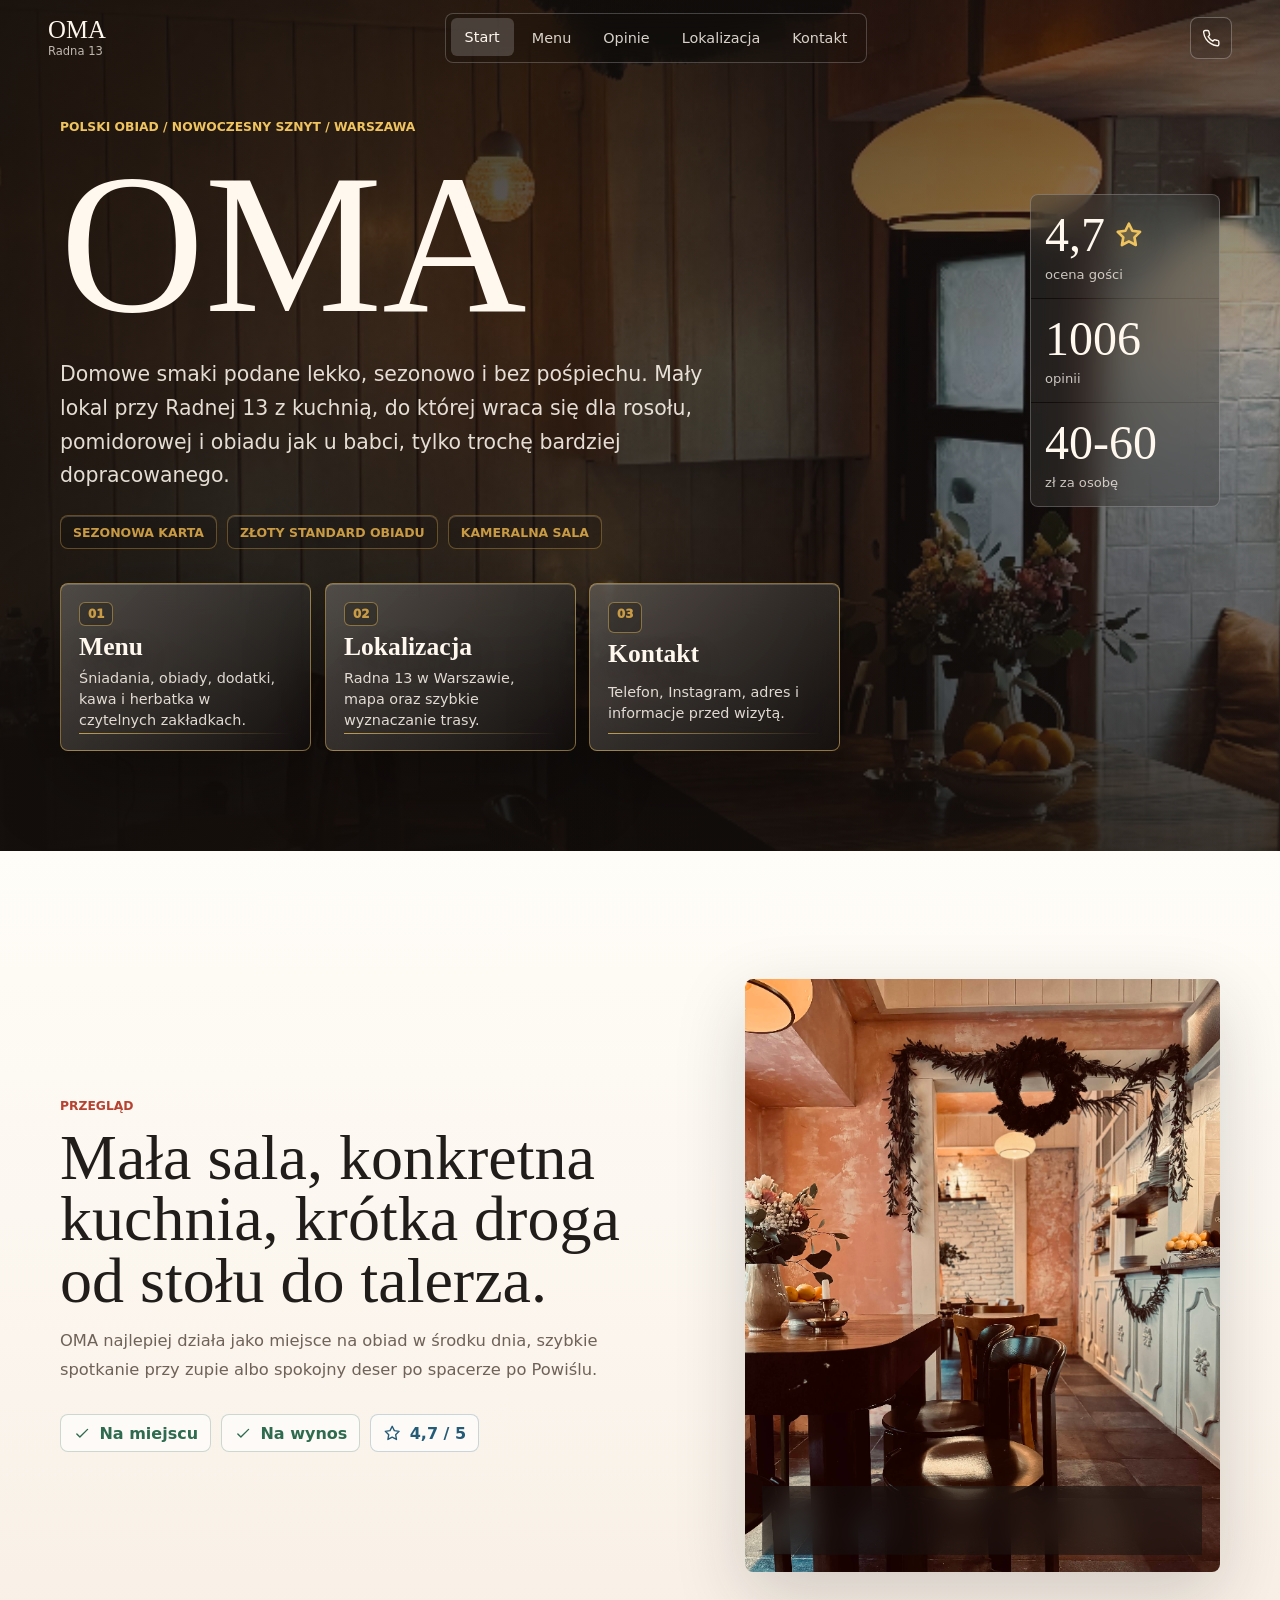
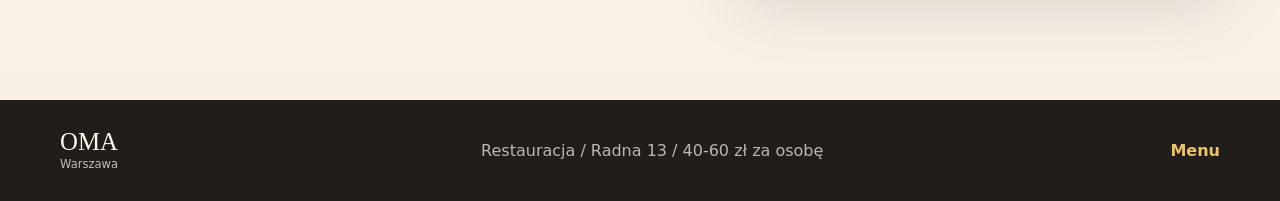
==== index.html @ 9b855a95 "Add files via upload" ====
<!doctype html>
<html lang="pl">
  <head>
    <meta charset="utf-8" />
    <meta name="viewport" content="width=device-width, initial-scale=1" />
    <title>OMA | Restauracja przy Radnej 13</title>
    <meta name="description" content="Strona startowa restauracji OMA w Warszawie: szybkie przejście do menu, lokalizacji i kontaktu." />
    <link rel="preload" href="./assets/interior-3.png" as="image" />
    <link rel="stylesheet" href="./styles.css?v=20260710-home-tiles2" />
  </head>
  <body class="home-page">
<svg class="icon-sprite" aria-hidden="true" focusable="false">
      <symbol id="icon-utensils" viewBox="0 0 24 24">
        <path d="M4 3v7a4 4 0 0 0 4 4v7" />
        <path d="M8 3v18" />
        <path d="M12 3v7a4 4 0 0 1-4 4" />
        <path d="M18 3v18" />
        <path d="M16 3h4" />
      </symbol>
      <symbol id="icon-star" viewBox="0 0 24 24">
        <path d="m12 3 2.8 5.7 6.2.9-4.5 4.4 1.1 6.2-5.6-3-5.6 3 1.1-6.2L3 9.6l6.2-.9L12 3Z" />
      </symbol>
      <symbol id="icon-map" viewBox="0 0 24 24">
        <path d="M12 21s7-4.8 7-11a7 7 0 1 0-14 0c0 6.2 7 11 7 11Z" />
        <circle cx="12" cy="10" r="2.5" />
      </symbol>
      <symbol id="icon-phone" viewBox="0 0 24 24">
        <path d="M22 16.9v3a2 2 0 0 1-2.2 2 19.8 19.8 0 0 1-8.6-3.1 19.5 19.5 0 0 1-6-6A19.8 19.8 0 0 1 2.1 4.2 2 2 0 0 1 4.1 2h3a2 2 0 0 1 2 1.7c.1 1 .4 2 .7 2.9a2 2 0 0 1-.5 2.1L8.1 9.9a16 16 0 0 0 6 6l1.2-1.2a2 2 0 0 1 2.1-.5c.9.3 1.9.6 2.9.7A2 2 0 0 1 22 16.9Z" />
      </symbol>
      <symbol id="icon-clock" viewBox="0 0 24 24">
        <circle cx="12" cy="12" r="9" />
        <path d="M12 7v5l3 2" />
      </symbol>
      <symbol id="icon-arrow" viewBox="0 0 24 24">
        <path d="M7 17 17 7" />
        <path d="M8 7h9v9" />
      </symbol>
      <symbol id="icon-menu" viewBox="0 0 24 24">
        <path d="M4 7h16" />
        <path d="M4 12h16" />
        <path d="M4 17h16" />
      </symbol>
      <symbol id="icon-x" viewBox="0 0 24 24">
        <path d="M18 6 6 18" />
        <path d="m6 6 12 12" />
      </symbol>
      <symbol id="icon-soup" viewBox="0 0 24 24">
        <path d="M5 11h14v1a7 7 0 0 1-14 0v-1Z" />
        <path d="M7 19h10" />
        <path d="M9 3c-1 1-1 2 0 3s1 2 0 3" />
        <path d="M13 3c-1 1-1 2 0 3s1 2 0 3" />
      </symbol>
      <symbol id="icon-cake" viewBox="0 0 24 24">
        <path d="M4 11h16v8H4z" />
        <path d="M4 15c2 1.5 4 1.5 6 0s4-1.5 6 0 3 1.5 4 .7" />
        <path d="M8 11V8" />
        <path d="M12 11V8" />
        <path d="M16 11V8" />
        <path d="M8 5v1" />
        <path d="M12 5v1" />
        <path d="M16 5v1" />
      </symbol>
      <symbol id="icon-share" viewBox="0 0 24 24">
        <circle cx="18" cy="5" r="3" />
        <circle cx="6" cy="12" r="3" />
        <circle cx="18" cy="19" r="3" />
        <path d="m8.6 10.6 6.8-4.2" />
        <path d="m8.6 13.4 6.8 4.2" />
      </symbol>
      <symbol id="icon-instagram" viewBox="0 0 24 24">
        <rect x="3" y="3" width="18" height="18" rx="5" />
        <circle cx="12" cy="12" r="4" />
        <circle cx="17.5" cy="6.5" r="1" />
      </symbol>
      <symbol id="icon-check" viewBox="0 0 24 24">
        <path d="m5 13 4 4L19 7" />
      </symbol>
      <symbol id="icon-quote" viewBox="0 0 24 24">
        <path d="M8 11H5a4 4 0 0 1 4-4v9H5v-1a4 4 0 0 1 3-4Z" />
        <path d="M18 11h-3a4 4 0 0 1 4-4v9h-4v-1a4 4 0 0 1 3-4Z" />
      </symbol>
    </svg>

    <div class="preloader" aria-hidden="true">
      <span>O</span>
      <span>M</span>
      <span>A</span>
    </div>

    <header class="site-header" data-header>
      <a class="brand" href="./index.html" aria-label="OMA - strona startowa">
        <span class="brand-mark">OMA</span>
        <span class="brand-line">Radna 13</span>
      </a>
      <nav class="main-nav" aria-label="Główna nawigacja" data-nav>
        <a href="./index.html">Start</a>
        <a href="./menu.html">Menu</a>
        <a href="./opinie.html">Opinie</a>
        <a href="./lokalizacja.html">Lokalizacja</a>
        <a href="./kontakt.html">Kontakt</a>
      </nav>
      <div class="header-actions">
        <a class="icon-button" href="tel:+48574601211" aria-label="Zadzwoń do OMA">
          <svg><use href="#icon-phone"></use></svg>
        </a>
        <button class="icon-button mobile-toggle" type="button" aria-label="Otwórz menu" data-menu-toggle>
          <svg class="open-icon"><use href="#icon-menu"></use></svg>
          <svg class="close-icon"><use href="#icon-x"></use></svg>
        </button>
      </div>
    </header>

    <main>
<section class="hero section-anchor" id="start">
        <div class="hero-media" aria-hidden="true">
          <img src="./assets/interior-3.png" alt="" />
        </div>
        <div class="hero-tint" aria-hidden="true"></div>
        <div class="hero-content reveal">
          <p class="eyebrow">Polski obiad / nowoczesny sznyt / Warszawa</p>
          <h1>OMA</h1>
          <p class="hero-copy">
            Domowe smaki podane lekko, sezonowo i bez pośpiechu. Mały lokal przy Radnej 13
            z kuchnią, do której wraca się dla rosołu, pomidorowej i obiadu jak u babci,
            tylko trochę bardziej dopracowanego.
          </p>
          <div class="premium-notes" aria-label="Charakter restauracji">
            <span>Sezonowa karta</span>
            <span>Złoty standard obiadu</span>
            <span>Kameralna sala</span>
          </div>
          <div class="hero-gateway" aria-label="Szybkie przejścia na stronie">
            <a class="gateway-card" href="./menu.html">
              <span>01</span>
              <strong>Menu</strong>
              <p>Śniadania, obiady, dodatki, kawa i herbatka w czytelnych zakładkach.</p>
            </a>
            <a class="gateway-card" href="./lokalizacja.html">
              <span>02</span>
              <strong>Lokalizacja</strong>
              <p>Radna 13 w Warszawie, mapa oraz szybkie wyznaczanie trasy.</p>
            </a>
            <a class="gateway-card" href="./kontakt.html">
              <span>03</span>
              <strong>Kontakt</strong>
              <p>Telefon, Instagram, adres i informacje przed wizytą.</p>
            </a>
          </div>
        </div>
        <div class="hero-stats reveal" aria-label="Najważniejsze informacje">
          <article>
            <span class="stat-value stat-rating"><span data-count="4.7" data-decimals="1">4,7</span><svg aria-hidden="true"><use href="#icon-star"></use></svg></span>
            <span class="stat-label">ocena gości</span>
          </article>
          <article>
            <span class="stat-value" data-count="1006">0</span>
            <span class="stat-label">opinii</span>
          </article>
          <article>
            <span class="stat-value">40-60</span>
            <span class="stat-label">zł za osobę</span>
          </article>
        </div>
      </section>

<section class="overview section-pad" id="przeglad">
        <div class="section-shell overview-grid">
          <div class="intro-copy reveal">
            <p class="eyebrow">Przegląd</p>
            <h2>Mała sala, konkretna kuchnia, krótka droga od stołu do talerza.</h2>
            <p>
              OMA najlepiej działa jako miejsce na obiad w środku dnia, szybkie spotkanie
              przy zupie albo spokojny deser po spacerze po Powiślu.
            </p>
            <div class="service-strip" aria-label="Dostępne opcje">
              <span><svg><use href="#icon-check"></use></svg> Na miejscu</span>
              <span><svg><use href="#icon-check"></use></svg> Na wynos</span>
              <span><svg><use href="#icon-star"></use></svg> 4,7 / 5</span>
            </div>
          </div>
          <figure class="image-panel reveal">
            <img src="./assets/interior-1.png" alt="Wnętrze restauracji OMA z drewnianymi stolikami i ciepłym światłem" />
            <figcaption>
              <span>Wnętrze lokalu</span>
              <strong>ciepłe światło i kameralna sala</strong>
            </figcaption>
          </figure>
        </div>
      </section>
    </main>

    <footer class="site-footer">
      <div class="section-shell footer-inner">
        <a class="brand" href="./index.html" aria-label="OMA - strona startowa">
          <span class="brand-mark">OMA</span>
          <span class="brand-line">Warszawa</span>
        </a>
        <p>Restauracja / Radna 13 / 40-60 zł za osobę</p>
        <a href="./menu.html">Menu</a>
      </div>
    </footer>

    <script src="./script.js?v=20260710-navfix2"></script>
  </body>
</html>
---- styles.css ----
:root {
  --paper: #fff8ef;
  --paper-2: #f3eadf;
  --ink: #211d1a;
  --muted: #6f6258;
  --line: rgba(33, 29, 26, 0.14);
  --tomato: #b64231;
  --tomato-dark: #812c24;
  --herb: #2f6b4f;
  --blue: #245c78;
  --butter: #efc45f;
  --gold: #c99b44;
  --oma-green: #42a982;
  --oma-pink: #c46a9a;
  --white: #ffffff;
  --shadow: 0 24px 70px rgba(33, 29, 26, 0.18);
  --header-h: 76px;
  --radius: 8px;
}

* {
  box-sizing: border-box;
}

html {
  scroll-behavior: smooth;
}

body {
  margin: 0;
  font-family:
    Inter, ui-sans-serif, system-ui, -apple-system, BlinkMacSystemFont, "Segoe UI", sans-serif;
  color: var(--ink);
  background:
    radial-gradient(circle at 12% 14%, rgba(239, 196, 95, 0.18), transparent 28rem),
    linear-gradient(180deg, var(--paper), #fffdf8 38%, #f7efe4 100%);
  overflow-x: hidden;
}

body.nav-open {
  overflow: hidden;
}

img {
  display: block;
  max-width: 100%;
}

a {
  color: inherit;
  text-decoration: none;
}

button,
input,
textarea {
  font: inherit;
}

button {
  cursor: pointer;
}

.icon-sprite {
  position: absolute;
  width: 0;
  height: 0;
  overflow: hidden;
}

svg {
  width: 1.15em;
  height: 1.15em;
  fill: none;
  stroke: currentColor;
  stroke-width: 1.8;
  stroke-linecap: round;
  stroke-linejoin: round;
}

.preloader {
  position: fixed;
  inset: 0;
  z-index: 30;
  display: grid;
  grid-template-columns: repeat(3, auto);
  place-content: center;
  gap: 0.18em;
  color: var(--paper);
  background: var(--ink);
  font-family: Georgia, "Times New Roman", serif;
  font-size: clamp(3rem, 10vw, 8rem);
  transition:
    opacity 0.7s ease,
    visibility 0.7s ease;
}

.preloader span {
  animation: letterRise 0.9s both cubic-bezier(0.2, 0.9, 0.2, 1);
}

.preloader span:nth-child(2) {
  animation-delay: 0.12s;
}

.preloader span:nth-child(3) {
  animation-delay: 0.24s;
}

body.is-loaded .preloader {
  opacity: 0;
  visibility: hidden;
  pointer-events: none;
}

.section-shell {
  width: min(1160px, calc(100% - 40px));
  margin-inline: auto;
}

.section-pad {
  padding: clamp(76px, 11vw, 128px) 0;
}

.section-anchor {
  scroll-margin-top: var(--header-h);
}

.site-header {
  position: fixed;
  top: 0;
  left: 0;
  right: 0;
  z-index: 20;
  height: var(--header-h);
  display: grid;
  grid-template-columns: auto 1fr auto;
  align-items: center;
  gap: 24px;
  padding: 0 clamp(18px, 4vw, 48px);
  color: var(--paper);
  transition:
    color 0.35s ease,
    background 0.35s ease,
    border-color 0.35s ease,
    transform 0.35s ease;
}

.site-header.is-scrolled,
.site-header.nav-active {
  color: var(--ink);
  background: rgba(255, 248, 239, 0.92);
  border-bottom: 1px solid var(--line);
  backdrop-filter: blur(18px);
}

.brand {
  display: inline-grid;
  gap: 2px;
  min-width: 74px;
}

.brand-mark {
  font-family: Georgia, "Times New Roman", serif;
  font-size: 1.55rem;
  line-height: 1;
}

.brand-line {
  font-size: 0.72rem;
  color: currentColor;
  opacity: 0.72;
}

.main-nav {
  justify-self: center;
  display: flex;
  align-items: center;
  gap: 4px;
  padding: 5px;
  border: 1px solid rgba(255, 255, 255, 0.22);
  background: rgba(20, 17, 15, 0.18);
  border-radius: var(--radius);
  backdrop-filter: blur(18px);
}

.site-header.is-scrolled .main-nav,
.site-header.nav-active .main-nav {
  background: rgba(255, 255, 255, 0.62);
  border-color: var(--line);
}

.main-nav a {
  position: relative;
  display: inline-flex;
  min-height: 38px;
  align-items: center;
  padding: 0 14px;
  border-radius: 6px;
  font-size: 0.9rem;
  color: currentColor;
  opacity: 0.84;
  transition:
    opacity 0.25s ease,
    background 0.25s ease,
    transform 0.25s ease;
}

.main-nav a:hover,
.main-nav a.is-active {
  opacity: 1;
  background: rgba(255, 255, 255, 0.18);
  transform: translateY(-1px);
}

.site-header.is-scrolled .main-nav a:hover,
.site-header.is-scrolled .main-nav a.is-active,
.site-header.nav-active .main-nav a:hover,
.site-header.nav-active .main-nav a.is-active {
  background: var(--ink);
  color: var(--paper);
}

.header-actions {
  display: flex;
  align-items: center;
  gap: 10px;
}

.icon-button {
  display: inline-grid;
  width: 42px;
  height: 42px;
  place-items: center;
  color: currentColor;
  border: 1px solid rgba(255, 255, 255, 0.28);
  background: rgba(20, 17, 15, 0.2);
  border-radius: var(--radius);
  transition:
    background 0.25s ease,
    transform 0.25s ease,
    border-color 0.25s ease;
}

.site-header.is-scrolled .icon-button,
.site-header.nav-active .icon-button {
  border-color: var(--line);
  background: rgba(255, 255, 255, 0.7);
}

.icon-button:hover {
  transform: translateY(-2px);
  background: var(--tomato);
  border-color: var(--tomato);
  color: var(--paper);
}

.mobile-toggle {
  display: none;
}

.mobile-toggle .close-icon {
  display: none;
}

.hero {
  position: relative;
  min-height: min(760px, 84svh);
  display: grid;
  align-items: end;
  padding: calc(var(--header-h) + 44px) 0 36px;
  color: var(--paper);
  isolation: isolate;
  overflow: hidden;
}

.hero-media,
.hero-tint {
  position: absolute;
  inset: 0;
  z-index: -2;
}

.hero-media img {
  width: 100%;
  height: 100%;
  object-fit: cover;
  transform: scale(1.06);
  animation: heroDrift 18s ease-in-out infinite alternate;
}

.hero-tint {
  z-index: -1;
  background:
    linear-gradient(90deg, rgba(20, 15, 12, 0.86) 0%, rgba(20, 15, 12, 0.58) 42%, rgba(20, 15, 12, 0.26) 100%),
    linear-gradient(180deg, rgba(20, 15, 12, 0.5), rgba(20, 15, 12, 0.08) 42%, rgba(20, 15, 12, 0.72) 100%);
}

.hero-content {
  width: min(760px, calc(100% - 40px));
  margin-left: max(20px, calc((100vw - 1160px) / 2));
  padding-bottom: clamp(18px, 5vw, 64px);
}

.eyebrow {
  margin: 0 0 14px;
  color: var(--tomato);
  font-size: 0.77rem;
  font-weight: 800;
  letter-spacing: 0;
  text-transform: uppercase;
}

.hero .eyebrow {
  color: var(--butter);
}

h1,
h2,
h3,
p {
  overflow-wrap: anywhere;
}

h1,
h2 {
  margin: 0;
  font-family: Georgia, "Times New Roman", serif;
  font-weight: 500;
  line-height: 0.96;
  letter-spacing: 0;
}

h1 {
  font-size: clamp(5.6rem, 17vw, 12.5rem);
}

h2 {
  max-width: 820px;
  font-size: clamp(2.2rem, 5vw, 4.6rem);
}

h3 {
  margin: 0;
  font-size: 1rem;
  line-height: 1.25;
}

.hero-copy {
  max-width: 680px;
  margin: 18px 0 0;
  color: rgba(255, 248, 239, 0.88);
  font-size: clamp(1.02rem, 2vw, 1.28rem);
  line-height: 1.65;
}

.hero-actions,
.location-actions {
  display: flex;
  flex-wrap: wrap;
  gap: 12px;
  margin-top: 28px;
}

.button {
  position: relative;
  display: inline-flex;
  min-height: 48px;
  align-items: center;
  justify-content: center;
  gap: 10px;
  padding: 0 18px;
  border: 1px solid transparent;
  border-radius: var(--radius);
  font-weight: 800;
  isolation: isolate;
  overflow: hidden;
  transition:
    transform 0.25s ease,
    border-color 0.25s ease,
    background 0.25s ease,
    color 0.25s ease;
}

.button::after {
  content: "";
  position: absolute;
  top: 0;
  bottom: 0;
  left: -40%;
  z-index: -1;
  width: 34%;
  transform: skewX(-16deg);
  background: rgba(255, 255, 255, 0.28);
  opacity: 0;
}

.button:hover {
  transform: translateY(-2px);
}

.button:hover::after {
  opacity: 1;
  animation: shine 0.75s ease;
}

.button.primary {
  color: var(--paper);
  background: var(--tomato);
  border-color: var(--tomato);
}

.button.primary:hover {
  background: var(--tomato-dark);
  border-color: var(--tomato-dark);
}

.button.secondary {
  color: currentColor;
  background: rgba(255, 255, 255, 0.12);
  border-color: rgba(255, 255, 255, 0.35);
}

.location .button.secondary {
  color: var(--ink);
  background: rgba(255, 255, 255, 0.72);
  border-color: var(--line);
}

.hero-stats {
  position: absolute;
  right: max(20px, calc((100vw - 1160px) / 2));
  bottom: 36px;
  display: grid;
  grid-template-columns: repeat(3, minmax(112px, 1fr));
  gap: 1px;
  width: min(470px, calc(100% - 40px));
  overflow: hidden;
  border: 1px solid rgba(255, 255, 255, 0.28);
  border-radius: var(--radius);
  background: rgba(20, 17, 15, 0.36);
  backdrop-filter: blur(18px);
}

.hero-stats article {
  padding: 18px 16px;
  background: rgba(255, 255, 255, 0.08);
}

.stat-value {
  display: block;
  font-family: Georgia, "Times New Roman", serif;
  font-size: clamp(1.8rem, 4vw, 3rem);
  line-height: 1;
  white-space: nowrap;
  overflow-wrap: normal;
}

.stat-label {
  display: block;
  margin-top: 8px;
  color: rgba(255, 248, 239, 0.76);
  font-size: 0.82rem;
}

.stat-rating {
  display: inline-flex;
  align-items: center;
  gap: 9px;
}

.stat-rating svg {
  width: 0.62em;
  height: 0.62em;
  color: var(--butter);
  fill: rgba(239, 196, 95, 0.22);
  stroke-width: 2.15;
  filter: drop-shadow(0 5px 14px rgba(239, 196, 95, 0.28));
}

.overview {
  background: linear-gradient(180deg, #fffdf8 0%, #f8efe5 100%);
}

.overview-grid,
.location-grid,
.contact-grid {
  display: grid;
  grid-template-columns: minmax(0, 1fr) minmax(320px, 0.78fr);
  gap: clamp(32px, 6vw, 76px);
  align-items: center;
}

.intro-copy p:not(.eyebrow),
.section-heading p,
.location-copy p {
  max-width: 660px;
  color: var(--muted);
  font-size: 1.02rem;
  line-height: 1.75;
}

.service-strip {
  display: flex;
  flex-wrap: wrap;
  gap: 10px;
  margin-top: 30px;
}

.service-strip span {
  display: inline-flex;
  align-items: center;
  gap: 8px;
  min-height: 38px;
  padding: 0 12px;
  color: var(--herb);
  border: 1px solid rgba(47, 107, 79, 0.24);
  border-radius: var(--radius);
  background: rgba(255, 255, 255, 0.6);
  font-weight: 750;
  animation: softFloat 4s ease-in-out infinite;
}

.service-strip span:nth-child(2) {
  animation-delay: 0.35s;
}

.service-strip span:nth-child(3) {
  color: var(--blue);
  border-color: rgba(36, 92, 120, 0.24);
  animation-delay: 0.7s;
}

.image-panel {
  position: relative;
  margin: 0;
  overflow: hidden;
  border-radius: var(--radius);
  box-shadow: var(--shadow);
}

.image-panel img {
  width: 100%;
  aspect-ratio: 4 / 5;
  object-fit: cover;
  transition: transform 0.8s cubic-bezier(0.2, 0.8, 0.2, 1);
}

.image-panel:hover img {
  transform: scale(1.045);
}

.image-panel figcaption {
  position: absolute;
  left: 18px;
  right: 18px;
  bottom: 18px;
  display: grid;
  gap: 4px;
  padding: 14px;
  color: var(--paper);
  background: rgba(20, 17, 15, 0.55);
  border: 1px solid rgba(255, 255, 255, 0.2);
  border-radius: var(--radius);
  backdrop-filter: blur(14px);
}

.image-panel figcaption span {
  color: rgba(255, 248, 239, 0.74);
  font-size: 0.82rem;
}

.menu-section {
  background:
    linear-gradient(180deg, #f8efe5, #fffaf2 45%, #eef5ef 100%);
  overflow: hidden;
}

.section-heading {
  display: grid;
  gap: 12px;
  margin-bottom: clamp(34px, 6vw, 56px);
}

.menu-layout {
  display: grid;
  grid-template-columns: minmax(280px, 0.72fr) minmax(0, 1fr);
  gap: clamp(28px, 5vw, 56px);
  align-items: start;
}

.menu-visual {
  position: sticky;
  top: calc(var(--header-h) + 24px);
  min-height: 420px;
  margin: 0;
  overflow: hidden;
  border-radius: var(--radius);
  box-shadow: var(--shadow);
}

.menu-visual img {
  width: 100%;
  height: min(72vh, 620px);
  min-height: 420px;
  object-fit: cover;
  transform: scale(1.02);
  transition: transform 0.75s ease;
}

.menu-visual:hover img {
  transform: scale(1.055);
}

.plate-orbit {
  position: absolute;
  inset: 26px;
  border: 1px solid rgba(255, 255, 255, 0.28);
  border-radius: 50%;
  animation: orbitSpin 18s linear infinite;
  pointer-events: none;
}

.plate-orbit span {
  position: absolute;
  width: 9px;
  height: 9px;
  background: var(--butter);
  border-radius: 50%;
  box-shadow: 0 0 0 6px rgba(239, 196, 95, 0.22);
}

.plate-orbit span:nth-child(1) {
  top: -4px;
  left: 50%;
}

.plate-orbit span:nth-child(2) {
  right: 9%;
  bottom: 18%;
  background: var(--tomato);
}

.plate-orbit span:nth-child(3) {
  left: 11%;
  bottom: 22%;
  background: var(--herb);
}

.segmented {
  display: flex;
  flex-wrap: wrap;
  gap: 8px;
  margin-bottom: 20px;
}

.segmented button {
  display: inline-flex;
  min-height: 42px;
  align-items: center;
  gap: 8px;
  padding: 0 13px;
  color: var(--ink);
  border: 1px solid var(--line);
  border-radius: var(--radius);
  background: rgba(255, 255, 255, 0.7);
  transition:
    transform 0.25s ease,
    background 0.25s ease,
    color 0.25s ease,
    border-color 0.25s ease;
}

.segmented button:hover,
.segmented button.is-active {
  color: var(--paper);
  background: var(--herb);
  border-color: var(--herb);
  transform: translateY(-2px);
}

.menu-list {
  display: grid;
  gap: 12px;
}

.menu-item {
  position: relative;
  display: grid;
  grid-template-columns: minmax(0, 1fr) auto;
  gap: 18px;
  align-items: center;
  min-height: 96px;
  padding: 20px;
  overflow: hidden;
  border: 1px solid var(--line);
  border-radius: var(--radius);
  background: rgba(255, 255, 255, 0.74);
  box-shadow: 0 12px 36px rgba(33, 29, 26, 0.06);
  transition:
    transform 0.28s ease,
    border-color 0.28s ease,
    box-shadow 0.28s ease,
    opacity 0.28s ease;
}

.menu-item::before {
  content: "";
  position: absolute;
  inset: 0 auto 0 0;
  width: 5px;
  transform: scaleY(0);
  transform-origin: bottom;
  background: linear-gradient(180deg, var(--tomato), var(--butter));
  transition: transform 0.28s ease;
}

.menu-item:hover {
  transform: translateY(-3px);
  border-color: rgba(182, 66, 49, 0.28);
  box-shadow: 0 22px 52px rgba(33, 29, 26, 0.12);
}

.menu-item:hover::before {
  transform: scaleY(1);
}

.menu-item p {
  margin: 8px 0 0;
  color: var(--muted);
  line-height: 1.5;
}

.menu-item span {
  display: inline-flex;
  min-width: 68px;
  min-height: 38px;
  align-items: center;
  justify-content: center;
  color: var(--tomato-dark);
  border: 1px solid rgba(182, 66, 49, 0.22);
  border-radius: var(--radius);
  background: rgba(255, 248, 239, 0.86);
  font-weight: 850;
}

.menu-item.is-filtered {
  display: none;
}

.reviews {
  background: var(--ink);
  color: var(--paper);
  overflow: hidden;
}

.reviews .eyebrow {
  color: var(--butter);
}

.reviews .section-heading p {
  color: rgba(255, 248, 239, 0.68);
}

.review-rail {
  width: 100%;
  overflow: hidden;
  mask-image: linear-gradient(90deg, transparent, #000 8%, #000 92%, transparent);
}

.review-track {
  display: flex;
  width: max-content;
  gap: 14px;
  animation: reviewMarquee 28s linear infinite;
}

.review-rail:hover .review-track {
  animation-play-state: paused;
}

.review-card {
  width: min(380px, 84vw);
  min-height: 252px;
  display: grid;
  align-content: start;
  gap: 16px;
  padding: 26px;
  border: 1px solid rgba(255, 255, 255, 0.16);
  border-radius: var(--radius);
  background:
    linear-gradient(135deg, rgba(255, 255, 255, 0.09), rgba(255, 255, 255, 0.03)),
    rgba(255, 255, 255, 0.04);
  transition:
    transform 0.25s ease,
    border-color 0.25s ease,
    background 0.25s ease;
}

.review-card:hover {
  transform: translateY(-4px);
  border-color: rgba(239, 196, 95, 0.38);
  background:
    linear-gradient(135deg, rgba(239, 196, 95, 0.13), rgba(255, 255, 255, 0.04)),
    rgba(255, 255, 255, 0.06);
}

.review-card svg {
  color: var(--butter);
}

.review-card p {
  margin: 0;
  color: rgba(255, 248, 239, 0.84);
  line-height: 1.65;
}

.review-card strong {
  margin-top: 8px;
}

.review-card span {
  color: rgba(255, 248, 239, 0.58);
  font-size: 0.86rem;
}

.location {
  background: linear-gradient(180deg, #eef5ef, #fffaf2);
}

.map-card {
  position: relative;
  min-height: 500px;
  overflow: hidden;
  border: 1px solid rgba(36, 92, 120, 0.2);
  border-radius: var(--radius);
  background:
    linear-gradient(135deg, rgba(36, 92, 120, 0.14), rgba(47, 107, 79, 0.08)),
    #e8f0ed;
  box-shadow: var(--shadow);
}

.map-grid {
  position: absolute;
  inset: -20%;
  background:
    linear-gradient(90deg, rgba(36, 92, 120, 0.16) 1px, transparent 1px),
    linear-gradient(0deg, rgba(36, 92, 120, 0.12) 1px, transparent 1px);
  background-size: 58px 58px;
  transform: rotate(-8deg) scale(1.2);
  animation: mapPan 16s ease-in-out infinite alternate;
}

.route-line {
  position: absolute;
  left: 10%;
  right: 14%;
  top: 58%;
  height: 4px;
  border-radius: 999px;
  background: linear-gradient(90deg, transparent, var(--tomato), var(--butter), var(--herb));
  transform: rotate(-24deg);
  transform-origin: left;
  animation: routePulse 2.4s ease-in-out infinite;
}

.map-pin {
  position: absolute;
  left: 54%;
  top: 38%;
  display: inline-flex;
  align-items: center;
  gap: 8px;
  padding: 12px 14px;
  color: var(--paper);
  background: var(--tomato);
  border-radius: var(--radius);
  box-shadow: 0 18px 40px rgba(129, 44, 36, 0.28);
  animation: pinPulse 2.2s ease-in-out infinite;
}

.map-pin::after {
  content: "";
  position: absolute;
  left: 50%;
  bottom: -14px;
  width: 16px;
  height: 16px;
  transform: translateX(-50%) rotate(45deg);
  background: var(--tomato);
}

.map-pin span {
  position: relative;
  z-index: 1;
  font-weight: 850;
}

.map-label {
  position: absolute;
  padding: 8px 10px;
  color: rgba(33, 29, 26, 0.7);
  border: 1px solid rgba(33, 29, 26, 0.1);
  border-radius: var(--radius);
  background: rgba(255, 255, 255, 0.55);
  backdrop-filter: blur(10px);
  font-size: 0.86rem;
}

.label-one {
  left: 12%;
  top: 18%;
}

.label-two {
  right: 16%;
  top: 24%;
}

.label-three {
  left: 16%;
  bottom: 16%;
  color: var(--blue);
}

.share-status {
  min-height: 1.5em;
  margin-top: 12px;
  color: var(--muted);
}

.contact {
  background: #fffaf2;
}

.contact-grid {
  grid-template-columns: minmax(0, 0.85fr) minmax(320px, 1fr);
}

.contact-cards {
  display: grid;
  grid-template-columns: repeat(2, minmax(0, 1fr));
  gap: 14px;
}

.contact-card {
  position: relative;
  min-height: 150px;
  display: grid;
  align-content: space-between;
  gap: 16px;
  padding: 22px;
  overflow: hidden;
  border: 1px solid var(--line);
  border-radius: var(--radius);
  background: rgba(255, 255, 255, 0.74);
  box-shadow: 0 16px 42px rgba(33, 29, 26, 0.07);
  transition:
    transform 0.25s ease,
    border-color 0.25s ease,
    box-shadow 0.25s ease;
}

.contact-card::after {
  content: "";
  position: absolute;
  right: 14px;
  bottom: 14px;
  width: 52px;
  height: 52px;
  border: 1px solid rgba(182, 66, 49, 0.2);
  border-radius: 50%;
  opacity: 0.72;
  transition:
    transform 0.35s ease,
    border-color 0.35s ease;
}

.contact-card:hover {
  transform: translateY(-4px);
  border-color: rgba(47, 107, 79, 0.28);
  box-shadow: 0 26px 56px rgba(33, 29, 26, 0.12);
}

.contact-card:hover::after {
  transform: scale(1.65);
  border-color: rgba(47, 107, 79, 0.28);
}

.contact-card svg {
  color: var(--tomato);
}

.contact-card span {
  color: var(--muted);
  font-size: 0.86rem;
}

.contact-card strong {
  font-size: clamp(1.04rem, 2vw, 1.35rem);
  overflow-wrap: anywhere;
}

.site-footer {
  padding: 30px 0;
  color: var(--paper);
  background: var(--ink);
}

.footer-inner {
  display: flex;
  align-items: center;
  justify-content: space-between;
  gap: 20px;
}

.footer-inner p {
  margin: 0;
  color: rgba(255, 248, 239, 0.7);
}

.footer-inner a:last-child {
  color: var(--butter);
  font-weight: 800;
}

.reveal {
  opacity: 0;
  transform: translateY(22px);
  transition:
    opacity 0.7s ease,
    transform 0.7s cubic-bezier(0.2, 0.8, 0.2, 1);
}

.reveal.is-visible {
  opacity: 1;
  transform: translateY(0);
}

@keyframes letterRise {
  from {
    opacity: 0;
    transform: translateY(0.42em);
  }
  to {
    opacity: 1;
    transform: translateY(0);
  }
}

@keyframes heroDrift {
  from {
    transform: scale(1.06) translate3d(0, 0, 0);
  }
  to {
    transform: scale(1.12) translate3d(-1.5%, -1%, 0);
  }
}

@keyframes shine {
  from {
    transform: translateX(0) skewX(-16deg);
  }
  to {
    transform: translateX(520%) skewX(-16deg);
  }
}

@keyframes softFloat {
  0%,
  100% {
    transform: translateY(0);
  }
  50% {
    transform: translateY(-5px);
  }
}

@keyframes orbitSpin {
  to {
    transform: rotate(360deg);
  }
}

@keyframes reviewMarquee {
  from {
    transform: translateX(0);
  }
  to {
    transform: translateX(calc(-50% - 7px));
  }
}

@keyframes mapPan {
  from {
    transform: rotate(-8deg) scale(1.2) translate3d(0, 0, 0);
  }
  to {
    transform: rotate(-8deg) scale(1.2) translate3d(-28px, 18px, 0);
  }
}

@keyframes routePulse {
  0%,
  100% {
    opacity: 0.68;
    filter: saturate(1);
  }
  50% {
    opacity: 1;
    filter: saturate(1.4);
  }
}

@keyframes pinPulse {
  0%,
  100% {
    transform: translateY(0);
    box-shadow: 0 18px 40px rgba(129, 44, 36, 0.28);
  }
  50% {
    transform: translateY(-7px);
    box-shadow: 0 30px 58px rgba(129, 44, 36, 0.34);
  }
}


.hero-media img {
  object-position: center center;
}

.image-panel.real-photo img,
.image-panel img[src*="interior"] {
  object-position: center center;
}

.map-card.real-map {
  min-height: 520px;
  background: #dfe8e4;
}

.real-map iframe {
  position: absolute;
  inset: 0;
  width: 100%;
  height: 100%;
  border: 0;
  filter: saturate(0.92) contrast(0.98);
}

.map-overlay {
  position: absolute;
  left: 18px;
  right: 18px;
  bottom: 18px;
  display: grid;
  gap: 4px;
  max-width: 320px;
  padding: 16px;
  color: var(--ink);
  border: 1px solid rgba(33, 29, 26, 0.12);
  border-radius: var(--radius);
  background: rgba(255, 248, 239, 0.92);
  box-shadow: 0 18px 46px rgba(33, 29, 26, 0.18);
  backdrop-filter: blur(14px);
}

.map-overlay span {
  color: var(--tomato);
  font-size: 0.76rem;
  font-weight: 850;
  text-transform: uppercase;
}

.map-overlay strong {
  font-size: 1.05rem;
}

.map-overlay a {
  width: max-content;
  margin-top: 8px;
  color: var(--herb);
  font-weight: 850;
}


.premium-notes {
  display: flex;
  flex-wrap: wrap;
  gap: 10px;
  margin-top: 22px;
}

.premium-notes span,
.premium-tag,
.day-total {
  color: var(--gold);
  font-weight: 900;
  letter-spacing: 0;
  text-transform: uppercase;
}

.premium-notes span {
  display: inline-flex;
  min-height: 34px;
  align-items: center;
  padding: 0 12px;
  border: 1px solid rgba(201, 155, 68, 0.42);
  border-radius: var(--radius);
  background: rgba(20, 17, 15, 0.28);
  box-shadow: inset 0 1px rgba(255, 248, 239, 0.18);
  font-size: 0.78rem;
}

.menu-premium {
  justify-content: center;
  margin-top: 6px;
}

.menu-premium span {
  color: var(--tomato-dark);
  background: rgba(255, 255, 255, 0.72);
  border-color: rgba(201, 155, 68, 0.34);
}

.menu-layout.menu-centered {
  display: block;
  width: min(980px, 100%);
  margin-inline: auto;
}

.menu-centered .menu-content {
  width: 100%;
}

.menu-tabs {
  justify-content: center;
  margin-bottom: 26px;
}

.menu-tabs button.is-active,
.menu-tabs button:hover {
  background: linear-gradient(135deg, var(--oma-green), var(--herb));
  border-color: var(--oma-green);
}

.refined-menu {
  gap: 18px;
}

.menu-centered .menu-item,
.menu-group {
  grid-template-columns: 1fr;
  justify-items: center;
  text-align: center;
}

.menu-group {
  padding: clamp(22px, 4vw, 34px);
  background:
    linear-gradient(135deg, rgba(255, 255, 255, 0.84), rgba(255, 248, 239, 0.92)),
    radial-gradient(circle at 50% 0%, rgba(201, 155, 68, 0.16), transparent 18rem);
}

.menu-group::before {
  width: 100%;
  height: 4px;
  transform: scaleX(0.2);
  transform-origin: center;
  background: linear-gradient(90deg, transparent, var(--gold), var(--oma-pink), transparent);
}

.menu-group:hover::before {
  transform: scaleX(1);
}

.menu-group h3 {
  font-family: Georgia, "Times New Roman", serif;
  font-size: clamp(1.55rem, 3vw, 2.35rem);
  color: var(--ink);
}

.premium-tag {
  margin: 0 0 6px;
  color: var(--gold);
  font-size: 0.74rem;
}

.menu-columns,
.day-menu {
  display: grid;
  grid-template-columns: repeat(2, minmax(0, 1fr));
  gap: 12px;
  width: 100%;
  margin-top: 18px;
}

.menu-columns article,
.day-menu article {
  display: grid;
  gap: 8px;
  align-content: start;
  min-height: 132px;
  padding: 18px;
  border: 1px solid rgba(33, 29, 26, 0.12);
  border-radius: var(--radius);
  background: rgba(255, 255, 255, 0.72);
  box-shadow: 0 12px 28px rgba(33, 29, 26, 0.05);
}

.menu-columns article strong,
.day-menu article strong {
  color: var(--tomato-dark);
  font-size: 1.02rem;
}

.menu-columns article span,
.day-menu article span {
  justify-self: center;
  min-width: 70px;
  padding: 8px 10px;
  color: var(--ink);
  border: 1px solid rgba(201, 155, 68, 0.34);
  border-radius: var(--radius);
  background: rgba(255, 248, 239, 0.95);
  font-weight: 900;
}

.menu-columns article p,
.day-menu article p {
  margin: 0;
  color: var(--muted);
  line-height: 1.55;
}

.compact-menu {
  grid-template-columns: repeat(4, minmax(0, 1fr));
}

.compact-menu article {
  min-height: 116px;
}

.day-total {
  grid-column: 1 / -1;
  margin: 4px 0 0;
  padding: 12px;
  border: 1px solid rgba(201, 155, 68, 0.3);
  border-radius: var(--radius);
  background: rgba(255, 248, 239, 0.82);
}

.review-card.review-note {
  border-color: rgba(201, 155, 68, 0.36);
}

.map-overlay a + a {
  margin-top: 2px;
}

@media (max-width: 920px) {
  .menu-columns,
  .day-menu,
  .compact-menu {
    grid-template-columns: 1fr;
  }

  .premium-notes,
  .menu-tabs {
    justify-content: flex-start;
  }
}

@media (max-width: 620px) {
  .premium-notes {
    display: grid;
  }

  .menu-group {
    padding: 20px 14px;
  }

  .menu-columns article,
  .day-menu article {
    min-height: 0;
  }
}

@media (max-width: 920px) {
  :root {
    --header-h: 68px;
  }

  .site-header {
    gap: 14px;
  }

  .mobile-toggle {
    display: inline-grid;
  }

  .site-header.nav-active .mobile-toggle .open-icon {
    display: none;
  }

  .site-header.nav-active .mobile-toggle .close-icon {
    display: block;
  }

  .main-nav {
    position: fixed;
    top: var(--header-h);
    left: 14px;
    right: 14px;
    display: grid;
    gap: 8px;
    padding: 14px;
    color: var(--ink);
    background: rgba(255, 248, 239, 0.96);
    border-color: var(--line);
    transform: translateY(-14px);
    opacity: 0;
    pointer-events: none;
    transition:
      opacity 0.25s ease,
      transform 0.25s ease;
  }

  .site-header.nav-active .main-nav {
    opacity: 1;
    transform: translateY(0);
    pointer-events: auto;
  }

  .main-nav a {
    min-height: 46px;
    justify-content: center;
    color: var(--ink);
    background: rgba(255, 255, 255, 0.66);
  }

  .hero {
    min-height: 82svh;
    padding-bottom: 188px;
  }

  .hero-content {
    margin-inline: 20px;
    width: auto;
  }

  .hero-stats {
    left: 20px;
    right: 20px;
    bottom: 28px;
    width: auto;
  }

  .overview-grid,
  .menu-layout,
  .location-grid,
  .contact-grid {
    grid-template-columns: 1fr;
  }

  .menu-visual {
    position: relative;
    top: auto;
    min-height: 340px;
  }

  .menu-visual img {
    height: 420px;
    min-height: 340px;
  }

  .contact-cards {
    grid-template-columns: 1fr;
  }

  .footer-inner {
    align-items: flex-start;
    flex-direction: column;
  }
}

@media (max-width: 620px) {
  .section-shell {
    width: min(100% - 28px, 1160px);
  }

  .hero {
    min-height: 84svh;
    padding-top: calc(var(--header-h) + 34px);
  }

  h1 {
    font-size: clamp(4.2rem, 25vw, 6.4rem);
  }

  h2 {
    font-size: clamp(2rem, 12vw, 3.1rem);
  }

  .hero-actions,
  .location-actions {
    display: grid;
  }

  .hero-stats {
    grid-template-columns: 1fr 1fr 1fr;
  }

  .hero-stats article {
    padding: 14px 10px;
  }

  .stat-value {
    font-size: 1.62rem;
  }

  .stat-label {
    font-size: 0.74rem;
  }

  .menu-item {
    grid-template-columns: 1fr;
    min-height: 0;
  }

  .menu-item span {
    justify-self: start;
  }

  .map-card {
    min-height: 380px;
  }

  .map-pin {
    left: 42%;
  }
}

body.subpage .site-header {
  color: var(--ink);
  background: rgba(255, 248, 239, 0.94);
  border-bottom: 1px solid var(--line);
  backdrop-filter: blur(18px);
}

body.subpage .main-nav {
  background: rgba(255, 255, 255, 0.72);
  border-color: var(--line);
}

body.subpage .icon-button {
  border-color: var(--line);
  background: rgba(255, 255, 255, 0.76);
}

body.subpage .main-nav a:hover,
body.subpage .main-nav a.is-active {
  color: var(--paper);
  background: var(--ink);
}

.page-main {
  padding-top: var(--header-h);
  animation: pageEnter 0.55s ease both;
}

body.is-navigating {
  opacity: 0.34;
  transform: translateY(-8px);
  transition:
    opacity 0.18s ease,
    transform 0.18s ease;
}

.hero-gateway {
  display: grid;
  grid-template-columns: repeat(3, minmax(0, 1fr));
  gap: 12px;
  max-width: 840px;
  margin-top: 30px;
}

.gateway-card {
  position: relative;
  display: grid;
  gap: 8px;
  min-height: 132px;
  padding: 18px;
  overflow: hidden;
  color: var(--paper);
  border: 1px solid rgba(255, 255, 255, 0.24);
  border-radius: var(--radius);
  background:
    linear-gradient(135deg, rgba(255, 255, 255, 0.14), rgba(255, 255, 255, 0.045)),
    rgba(20, 17, 15, 0.34);
  box-shadow: 0 18px 48px rgba(0, 0, 0, 0.18);
  backdrop-filter: blur(18px);
  isolation: isolate;
  animation: gatewayIn 0.72s both cubic-bezier(0.2, 0.9, 0.2, 1);
  transition:
    transform 0.3s ease,
    border-color 0.3s ease,
    background 0.3s ease,
    box-shadow 0.3s ease;
}

.gateway-card:nth-child(2) {
  animation-delay: 0.08s;
}

.gateway-card:nth-child(3) {
  animation-delay: 0.16s;
}

.gateway-card::before {
  content: "";
  position: absolute;
  inset: 0;
  z-index: -1;
  background: linear-gradient(120deg, transparent 0%, rgba(239, 196, 95, 0.22) 48%, transparent 100%);
  transform: translateX(-120%);
}

.gateway-card:hover {
  transform: translateY(-5px);
  border-color: rgba(239, 196, 95, 0.58);
  background:
    linear-gradient(135deg, rgba(201, 155, 68, 0.2), rgba(255, 255, 255, 0.08)),
    rgba(20, 17, 15, 0.46);
  box-shadow: 0 26px 64px rgba(0, 0, 0, 0.24);
}

.gateway-card:hover::before {
  animation: gatewayShine 0.9s ease;
}

.gateway-card span {
  color: var(--gold);
  font-size: 0.74rem;
  font-weight: 950;
  letter-spacing: 0;
}

.gateway-card strong {
  font-family: Georgia, "Times New Roman", serif;
  font-size: clamp(1.25rem, 2vw, 1.65rem);
  line-height: 1;
}

.gateway-card p {
  margin: 0;
  color: rgba(255, 248, 239, 0.78);
  font-size: 0.9rem;
  line-height: 1.48;
}

@keyframes pageEnter {
  from {
    opacity: 0;
    transform: translateY(14px);
  }
  to {
    opacity: 1;
    transform: translateY(0);
  }
}

@keyframes gatewayIn {
  from {
    opacity: 0;
    transform: translateY(18px) scale(0.97);
  }
  to {
    opacity: 1;
    transform: translateY(0) scale(1);
  }
}

@keyframes gatewayShine {
  from {
    transform: translateX(-120%);
  }
  to {
    transform: translateX(120%);
  }
}

@media (max-width: 920px) {
  .hero-gateway {
    grid-template-columns: 1fr;
    max-width: 560px;
  }

  .gateway-card {
    min-height: 104px;
  }
}

@media (max-width: 620px) {
  .page-main {
    padding-top: calc(var(--header-h) + 8px);
  }

  .hero-gateway {
    margin-top: 22px;
  }
}

@media (max-width: 920px) {
  :root {
    --header-h: 118px;
  }

  .site-header,
  body.subpage .site-header {
    grid-template-columns: auto auto;
    grid-template-areas:
      "brand actions"
      "nav nav";
    height: auto;
    min-height: var(--header-h);
    gap: 8px 12px;
    padding: 10px 14px 12px;
    color: var(--ink);
    background: rgba(255, 248, 239, 0.94);
    border-bottom: 1px solid var(--line);
    backdrop-filter: blur(18px);
  }

  .brand {
    grid-area: brand;
  }

  .header-actions {
    grid-area: actions;
    justify-self: end;
  }

  .main-nav,
  body.subpage .main-nav {
    grid-area: nav;
    position: static;
    display: flex;
    justify-self: stretch;
    width: 100%;
    gap: 4px;
    padding: 5px;
    overflow-x: auto;
    color: var(--ink);
    background: rgba(255, 255, 255, 0.72);
    border-color: var(--line);
    opacity: 1;
    transform: none;
    pointer-events: auto;
    scrollbar-width: none;
  }

  .main-nav::-webkit-scrollbar {
    display: none;
  }

  .main-nav a {
    flex: 0 0 auto;
    min-height: 38px;
    justify-content: center;
    color: var(--ink);
    background: rgba(255, 255, 255, 0.62);
    white-space: nowrap;
  }

  .main-nav a:hover,
  .main-nav a.is-active,
  body.subpage .main-nav a:hover,
  body.subpage .main-nav a.is-active {
    color: var(--paper);
    background: var(--ink);
  }

  .mobile-toggle {
    display: none;
  }

  .hero {
    min-height: 84svh;
    padding-top: calc(var(--header-h) + 24px);
  }
}

@media (max-width: 620px) {
  :root {
    --header-h: 126px;
  }

  .site-header,
  body.subpage .site-header {
    padding-inline: 12px;
  }

  .main-nav a {
    padding-inline: 12px;
    font-size: 0.86rem;
  }
}
body.menu-page .menu-section {
  position: relative;
  background:
    radial-gradient(ellipse at 18% 12%, rgba(201, 155, 68, 0.12), transparent 22rem),
    radial-gradient(ellipse at 82% 8%, rgba(47, 107, 79, 0.1), transparent 20rem),
    linear-gradient(180deg, rgba(248, 239, 229, 0.97), rgba(255, 250, 242, 0.98) 45%, rgba(238, 245, 239, 0.96) 100%),
    linear-gradient(180deg, #f8efe5, #fffaf2 45%, #eef5ef 100%);
  isolation: isolate;
}

body.menu-page .menu-section::before {
  content: "";
  position: absolute;
  inset: 0;
  z-index: -1;
  background:
    linear-gradient(90deg, rgba(201, 155, 68, 0.055) 1px, transparent 1px),
    linear-gradient(rgba(47, 107, 79, 0.04) 1px, transparent 1px),
    linear-gradient(135deg, transparent 0 48%, rgba(201, 155, 68, 0.055) 49% 50%, transparent 51% 100%),
    linear-gradient(45deg, transparent 0 48%, rgba(47, 107, 79, 0.04) 49% 50%, transparent 51% 100%);
  background-position: 0 0, 0 0, 0 0, 0 0;
  background-size: 54px 54px, 54px 54px, 144px 144px, 144px 144px;
  opacity: 0.46;
  pointer-events: none;
}

body.menu-page .menu-section::after {
  content: "OMA";
  position: absolute;
  top: clamp(132px, 15vw, 210px);
  right: max(24px, calc((100vw - 1160px) / 2));
  z-index: -1;
  color: rgba(201, 155, 68, 0.08);
  font-family: Georgia, "Times New Roman", serif;
  font-size: clamp(6rem, 16vw, 15rem);
  line-height: 0.8;
  letter-spacing: 0;
  pointer-events: none;
  user-select: none;
}

body.menu-page .menu-section .section-shell {
  position: relative;
  z-index: 1;
}
body.menu-page .menu-section .section-heading,
body.menu-page .menu-content,
body.menu-page .menu-content.reveal,
body.menu-page .menu-list,
body.menu-page .menu-item {
  opacity: 1;
  transform: none;
  visibility: visible;
}

body.menu-page .menu-content {
  animation: none;
}

@keyframes menuReady {
  from {
    opacity: 0;
    transform: translateY(8px);
  }
  to {
    opacity: 1;
    transform: translateY(0);
  }
}

body.home-page .hero-content {
  width: min(780px, calc(100% - 40px));
}

body.home-page .hero-gateway {
  max-width: 790px;
  gap: 14px;
  margin-top: 34px;
}

body.home-page .gateway-card {
  min-height: 156px;
  border-color: rgba(239, 196, 95, 0.5);
  background:
    linear-gradient(135deg, rgba(255, 248, 239, 0.24), rgba(20, 17, 15, 0.42)),
    rgba(20, 17, 15, 0.58);
  box-shadow:
    0 28px 76px rgba(0, 0, 0, 0.34),
    inset 0 1px rgba(255, 248, 239, 0.18);
}

body.home-page .gateway-card::after {
  content: "";
  position: absolute;
  left: 18px;
  right: 18px;
  bottom: 16px;
  height: 1px;
  background: linear-gradient(90deg, rgba(239, 196, 95, 0.9), transparent);
  opacity: 0.82;
}

body.home-page .gateway-card span {
  width: max-content;
  padding: 4px 8px;
  border: 1px solid rgba(239, 196, 95, 0.46);
  border-radius: 6px;
  background: rgba(20, 17, 15, 0.32);
}

body.home-page .gateway-card strong {
  color: var(--paper);
  text-shadow: 0 8px 24px rgba(0, 0, 0, 0.35);
}

body.home-page .gateway-card p {
  color: rgba(255, 248, 239, 0.86);
}

body.home-page .hero-stats {
  top: calc(var(--header-h) + 118px);
  right: max(24px, calc((100vw - 1160px) / 2));
  bottom: auto;
  grid-template-columns: 1fr;
  width: 190px;
}

body.home-page .hero-stats article {
  padding: 16px 14px;
}

@media (max-width: 1180px) {
  body.home-page .hero {
    align-items: start;
    padding-bottom: 46px;
  }

  body.home-page .hero-stats {
    position: static;
    width: min(790px, calc(100% - 40px));
    margin: 22px 20px 0;
    grid-template-columns: repeat(3, minmax(0, 1fr));
  }
}

@media (max-width: 920px) {
  body.home-page .hero {
    padding-bottom: 44px;
  }

  body.home-page .hero-stats {
    left: auto;
    right: auto;
    bottom: auto;
    width: min(560px, calc(100% - 40px));
    grid-template-columns: repeat(3, minmax(0, 1fr));
  }

  body.home-page .hero-gateway {
    max-width: 560px;
  }
}

@media (max-width: 620px) {
  body.home-page .hero-stats {
    margin-top: 18px;
  }

  body.home-page .gateway-card {
    min-height: 112px;
  }
}

@media (min-width: 720px) and (max-width: 920px) {
  body.home-page .hero-gateway {
    grid-template-columns: repeat(3, minmax(0, 1fr));
    max-width: min(790px, calc(100% - 40px));
  }

  body.home-page .gateway-card {
    min-height: 144px;
    padding: 16px;
  }

  body.home-page .gateway-card p {
    font-size: 0.82rem;
    line-height: 1.4;
  }

  body.home-page .hero-stats {
    width: min(790px, calc(100% - 40px));
  }
}
@media (prefers-reduced-motion: reduce) {
  *,
  *::before,
  *::after {
    animation-duration: 0.001ms !important;
    animation-iteration-count: 1 !important;
    scroll-behavior: auto !important;
    transition-duration: 0.001ms !important;
  }

  .reveal {
    opacity: 1;
    transform: none;
  }
}
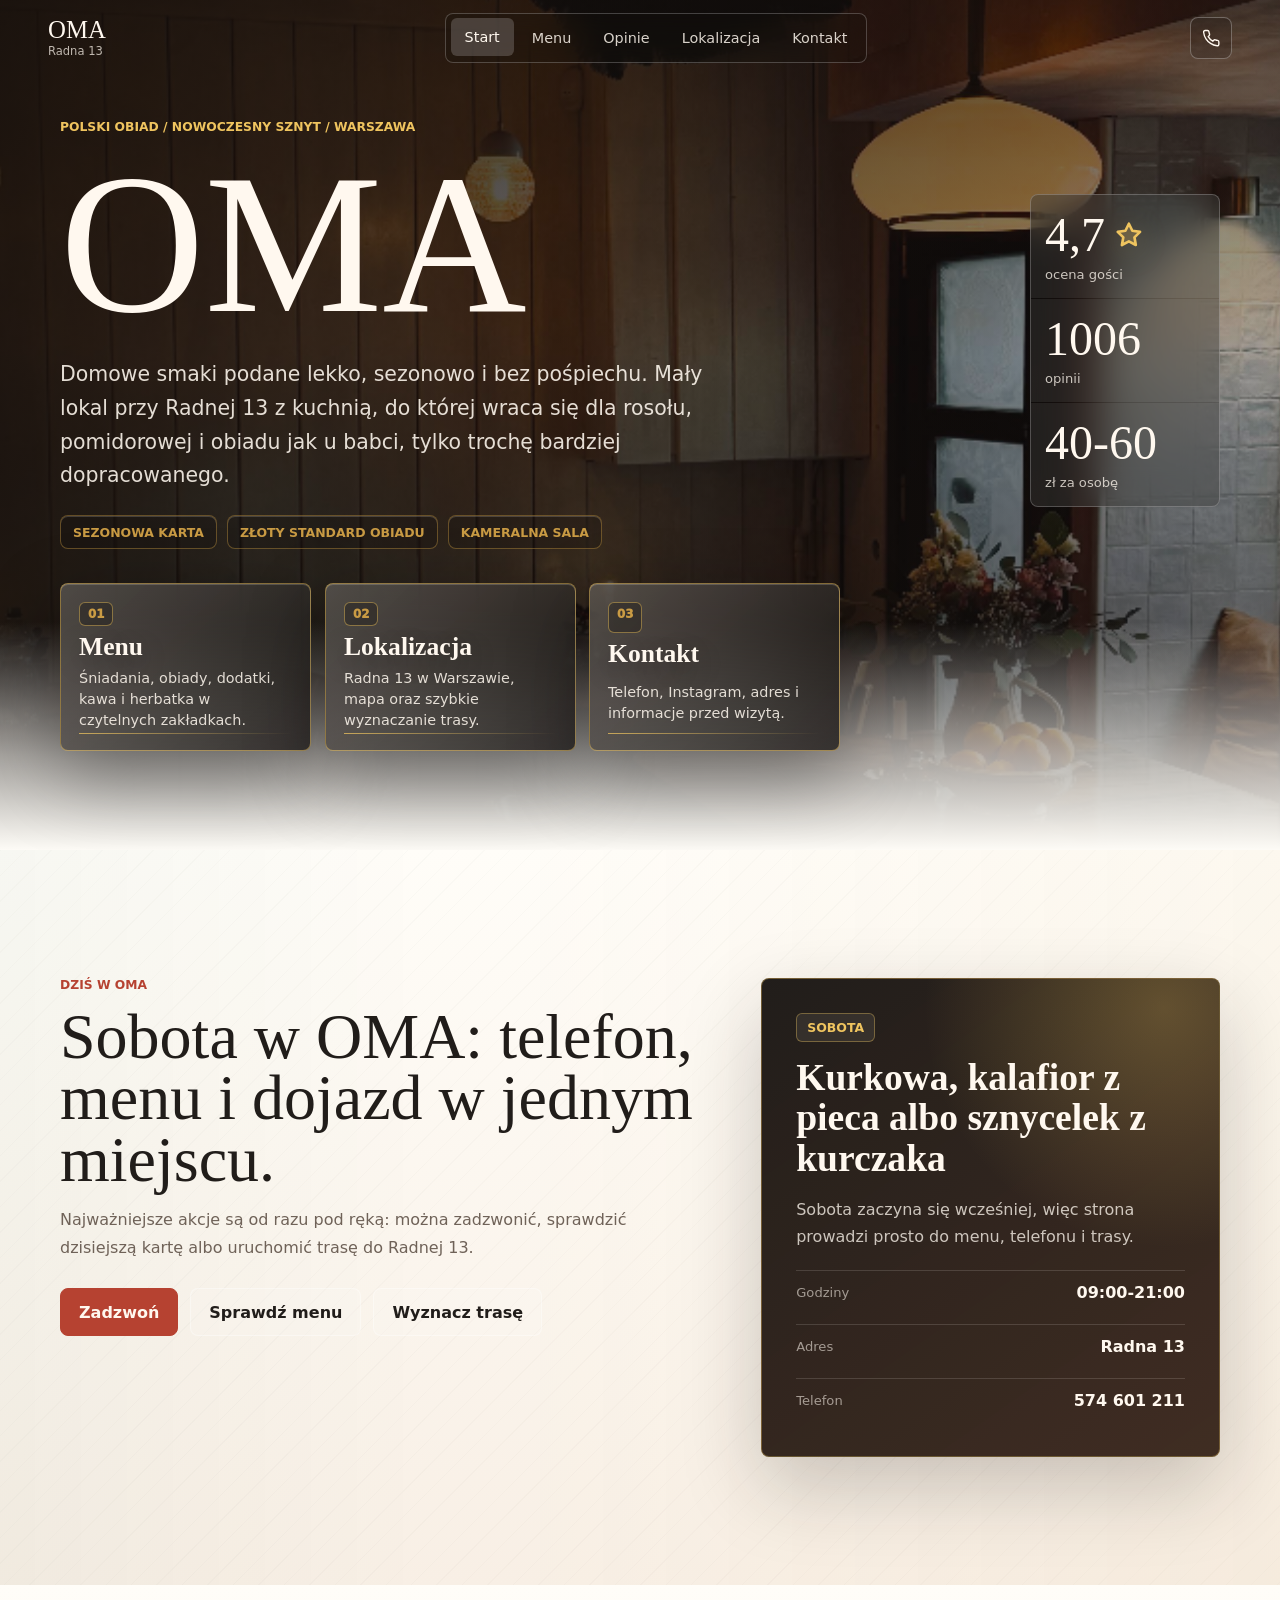
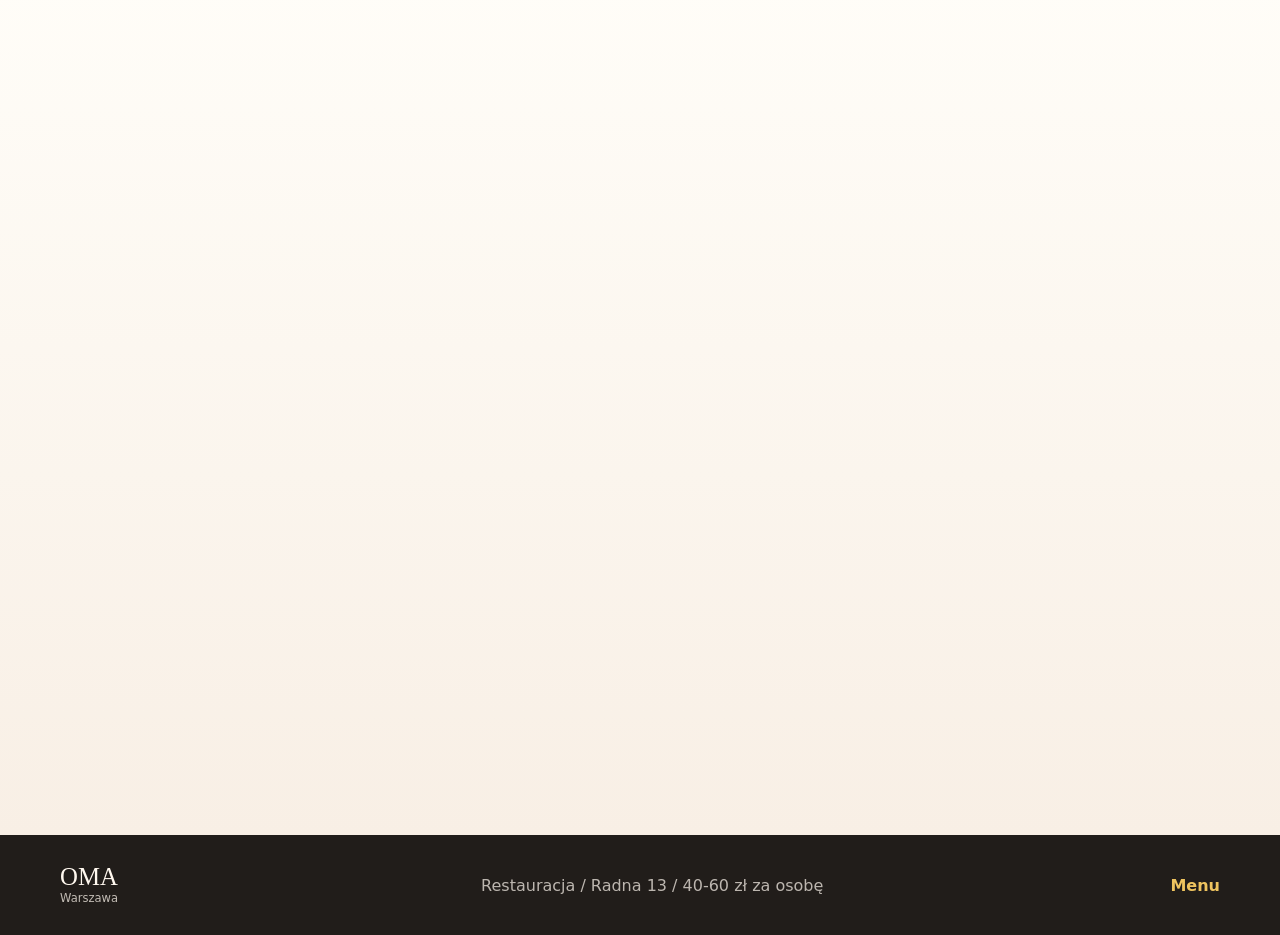
==== commit ee7a3c15: "Add files via upload" ====
--- a/index.html
+++ b/index.html
@@ -6,7 +6,7 @@
     <title>OMA | Restauracja przy Radnej 13</title>
     <meta name="description" content="Strona startowa restauracji OMA w Warszawie: szybkie przejście do menu, lokalizacji i kontaktu." />
     <link rel="preload" href="./assets/interior-3.png" as="image" />
-    <link rel="stylesheet" href="./styles.css?v=20260710-home-tiles2" />
+    <link rel="stylesheet" href="./styles.css?v=20260710-premium-upgrade" />
   </head>
   <body class="home-page">
 <svg class="icon-sprite" aria-hidden="true" focusable="false">
@@ -163,6 +163,33 @@
         </div>
       </section>
 
+
+<section class="today-section section-pad" id="dzisiaj" data-today-card>
+        <div class="section-shell today-grid">
+          <div class="today-copy reveal">
+            <p class="eyebrow">Dziś w OMA</p>
+            <h2 data-today-title>Dzisiejszy obiad i szybka decyzja przed wizytą.</h2>
+            <p data-today-copy>
+              Strona sprawdza dzień tygodnia i pokazuje właściwy obiad, godziny oraz najkrótszą drogę do telefonu, menu i trasy.
+            </p>
+            <div class="today-actions" aria-label="Najważniejsze akcje">
+              <a class="button primary" href="tel:+48574601211">Zadzwoń</a>
+              <a class="button secondary" href="./menu.html#menu">Sprawdź menu</a>
+              <a class="button secondary" href="https://www.google.com/maps/dir/?api=1&destination=Radna%2013%2C%2000-341%20Warszawa" target="_blank" rel="noreferrer">Wyznacz trasę</a>
+            </div>
+          </div>
+          <aside class="today-card reveal" aria-label="Dzisiejsze informacje">
+            <span class="today-kicker" data-today-day>Piątek</span>
+            <strong data-today-dish>Pomidorowa, danie jarskie albo mięsne</strong>
+            <p data-today-details>Dzisiejsza karta obiadowa jest wybierana automatycznie z menu tygodnia.</p>
+            <dl class="today-meta">
+              <div><dt>Godziny</dt><dd data-today-hours>12:00-21:00</dd></div>
+              <div><dt>Adres</dt><dd>Radna 13</dd></div>
+              <div><dt>Telefon</dt><dd>574 601 211</dd></div>
+            </dl>
+          </aside>
+        </div>
+      </section>
 <section class="overview section-pad" id="przeglad">
         <div class="section-shell overview-grid">
           <div class="intro-copy reveal">
@@ -200,6 +227,6 @@
       </div>
     </footer>
 
-    <script src="./script.js?v=20260710-navfix2"></script>
+    <script src="./script.js?v=20260710-premium-upgrade"></script>
   </body>
 </html>
--- a/styles.css
+++ b/styles.css
@@ -1999,6 +1999,277 @@
     width: min(790px, calc(100% - 40px));
   }
 }
+
+/* Premium polish: home fade, today card, sticky menu tabs, vertical reviews. */
+body.home-page .hero::after {
+  content: "";
+  position: absolute;
+  left: 0;
+  right: 0;
+  bottom: -1px;
+  z-index: -1;
+  height: clamp(120px, 18vw, 230px);
+  background:
+    linear-gradient(180deg, rgba(255, 253, 248, 0) 0%, rgba(255, 253, 248, 0.62) 58%, #fffdf8 100%);
+  pointer-events: none;
+}
+
+.today-section {
+  position: relative;
+  margin-top: -1px;
+  background: linear-gradient(180deg, #fffdf8 0%, #f8efe5 100%);
+}
+
+.today-section::before {
+  content: "";
+  position: absolute;
+  inset: 0;
+  background:
+    linear-gradient(90deg, rgba(47, 107, 79, 0.08), transparent 36%, rgba(201, 155, 68, 0.1)),
+    repeating-linear-gradient(135deg, rgba(33, 29, 26, 0.035) 0 1px, transparent 1px 18px);
+  opacity: 0.48;
+  pointer-events: none;
+}
+
+.today-grid {
+  position: relative;
+  display: grid;
+  grid-template-columns: minmax(0, 1fr) minmax(320px, 0.72fr);
+  gap: clamp(24px, 5vw, 64px);
+  align-items: stretch;
+}
+
+.today-copy h2 {
+  max-width: 780px;
+}
+
+.today-copy p:not(.eyebrow) {
+  max-width: 660px;
+  color: var(--muted);
+  line-height: 1.75;
+}
+
+.today-actions {
+  display: flex;
+  flex-wrap: wrap;
+  gap: 12px;
+  margin-top: 26px;
+}
+
+.today-card {
+  position: relative;
+  display: grid;
+  align-content: start;
+  gap: 16px;
+  overflow: hidden;
+  padding: clamp(24px, 4vw, 34px);
+  color: var(--paper);
+  border: 1px solid rgba(239, 196, 95, 0.34);
+  border-radius: var(--radius);
+  background:
+    linear-gradient(145deg, rgba(33, 29, 26, 0.94), rgba(70, 48, 36, 0.84)),
+    var(--ink);
+  box-shadow: 0 30px 80px rgba(33, 29, 26, 0.22);
+}
+
+.today-card::before {
+  content: "";
+  position: absolute;
+  inset: 0;
+  background: radial-gradient(circle at 88% 6%, rgba(239, 196, 95, 0.28), transparent 15rem);
+  pointer-events: none;
+}
+
+.today-kicker {
+  width: max-content;
+  padding: 6px 10px;
+  color: var(--butter);
+  border: 1px solid rgba(239, 196, 95, 0.36);
+  border-radius: 6px;
+  background: rgba(255, 248, 239, 0.08);
+  font-size: 0.78rem;
+  font-weight: 900;
+  text-transform: uppercase;
+}
+
+.today-card strong {
+  position: relative;
+  font-family: Georgia, "Times New Roman", serif;
+  font-size: clamp(1.65rem, 3vw, 2.35rem);
+  line-height: 1.08;
+}
+
+.today-card p {
+  position: relative;
+  margin: 0;
+  color: rgba(255, 248, 239, 0.76);
+  line-height: 1.7;
+}
+
+.today-meta {
+  position: relative;
+  display: grid;
+  gap: 10px;
+  margin: 4px 0 0;
+}
+
+.today-meta div {
+  display: flex;
+  align-items: center;
+  justify-content: space-between;
+  gap: 16px;
+  padding: 12px 0;
+  border-top: 1px solid rgba(255, 248, 239, 0.14);
+}
+
+.today-meta dt,
+.today-meta dd {
+  margin: 0;
+}
+
+.today-meta dt {
+  color: rgba(255, 248, 239, 0.56);
+  font-size: 0.82rem;
+}
+
+.today-meta dd {
+  color: var(--paper);
+  font-weight: 850;
+  text-align: right;
+}
+
+body.menu-page .menu-tabs {
+  position: sticky;
+  top: calc(var(--header-h) + 12px);
+  z-index: 24;
+  gap: 8px;
+  max-width: min(980px, calc(100vw - 28px));
+  margin-inline: auto;
+  padding: 10px;
+  border: 1px solid rgba(201, 155, 68, 0.26);
+  border-radius: var(--radius);
+  background: rgba(255, 253, 248, 0.86);
+  box-shadow: 0 18px 50px rgba(33, 29, 26, 0.12);
+  backdrop-filter: blur(18px);
+}
+
+body.menu-page .menu-tabs button {
+  box-shadow: 0 8px 20px rgba(33, 29, 26, 0.06);
+}
+
+body.menu-page .menu-tabs button.is-active {
+  box-shadow: 0 14px 30px rgba(47, 107, 79, 0.18);
+}
+
+.review-stack {
+  width: min(1120px, calc(100% - 28px));
+  margin: 0 auto;
+  overflow: visible;
+  mask-image: none;
+}
+
+.review-stack .review-track {
+  display: grid;
+  grid-template-columns: repeat(2, minmax(0, 1fr));
+  width: 100%;
+  gap: 16px;
+  animation: none;
+}
+
+.review-stack .review-card {
+  width: auto;
+  min-height: 0;
+}
+
+.review-more {
+  color: var(--paper);
+  text-decoration: none;
+  background:
+    linear-gradient(135deg, rgba(239, 196, 95, 0.2), rgba(47, 107, 79, 0.16)),
+    rgba(255, 255, 255, 0.05);
+}
+
+.review-more strong {
+  color: var(--butter);
+  font-size: 1.35rem;
+}
+
+.reveal.is-visible .review-card,
+.reveal.is-visible .menu-group,
+.reveal.is-visible .today-card {
+  animation: premiumLift 0.72s ease both;
+}
+
+@keyframes premiumLift {
+  from {
+    opacity: 0;
+    transform: translateY(18px) scale(0.985);
+  }
+  to {
+    opacity: 1;
+    transform: translateY(0) scale(1);
+  }
+}
+
+@media (max-width: 920px) {
+  .today-grid {
+    grid-template-columns: 1fr;
+  }
+
+  body.menu-page .menu-tabs {
+    top: calc(var(--header-h) + 8px);
+    flex-wrap: nowrap;
+    justify-content: flex-start;
+    overflow-x: auto;
+    overscroll-behavior-x: contain;
+    scroll-snap-type: x proximity;
+    scrollbar-width: none;
+  }
+
+  body.menu-page .menu-tabs::-webkit-scrollbar {
+    display: none;
+  }
+
+  body.menu-page .menu-tabs button {
+    flex: 0 0 auto;
+    scroll-snap-align: start;
+  }
+
+  .review-stack .review-track {
+    grid-template-columns: 1fr;
+  }
+}
+
+@media (max-width: 620px) {
+  .today-actions {
+    display: grid;
+  }
+
+  .today-meta div {
+    align-items: flex-start;
+    flex-direction: column;
+    gap: 4px;
+  }
+
+  .today-meta dd {
+    text-align: left;
+  }
+
+  body.menu-page .menu-tabs {
+    max-width: calc(100vw - 20px);
+    padding: 8px;
+  }
+}
+
+body.menu-page .menu-section,
+body.menu-page .menu-layout {
+  overflow: visible;
+}
+
+body.menu-page .menu-section .section-shell,
+body.menu-page .menu-content {
+  overflow: visible;
+}
 @media (prefers-reduced-motion: reduce) {
   *,
   *::before,
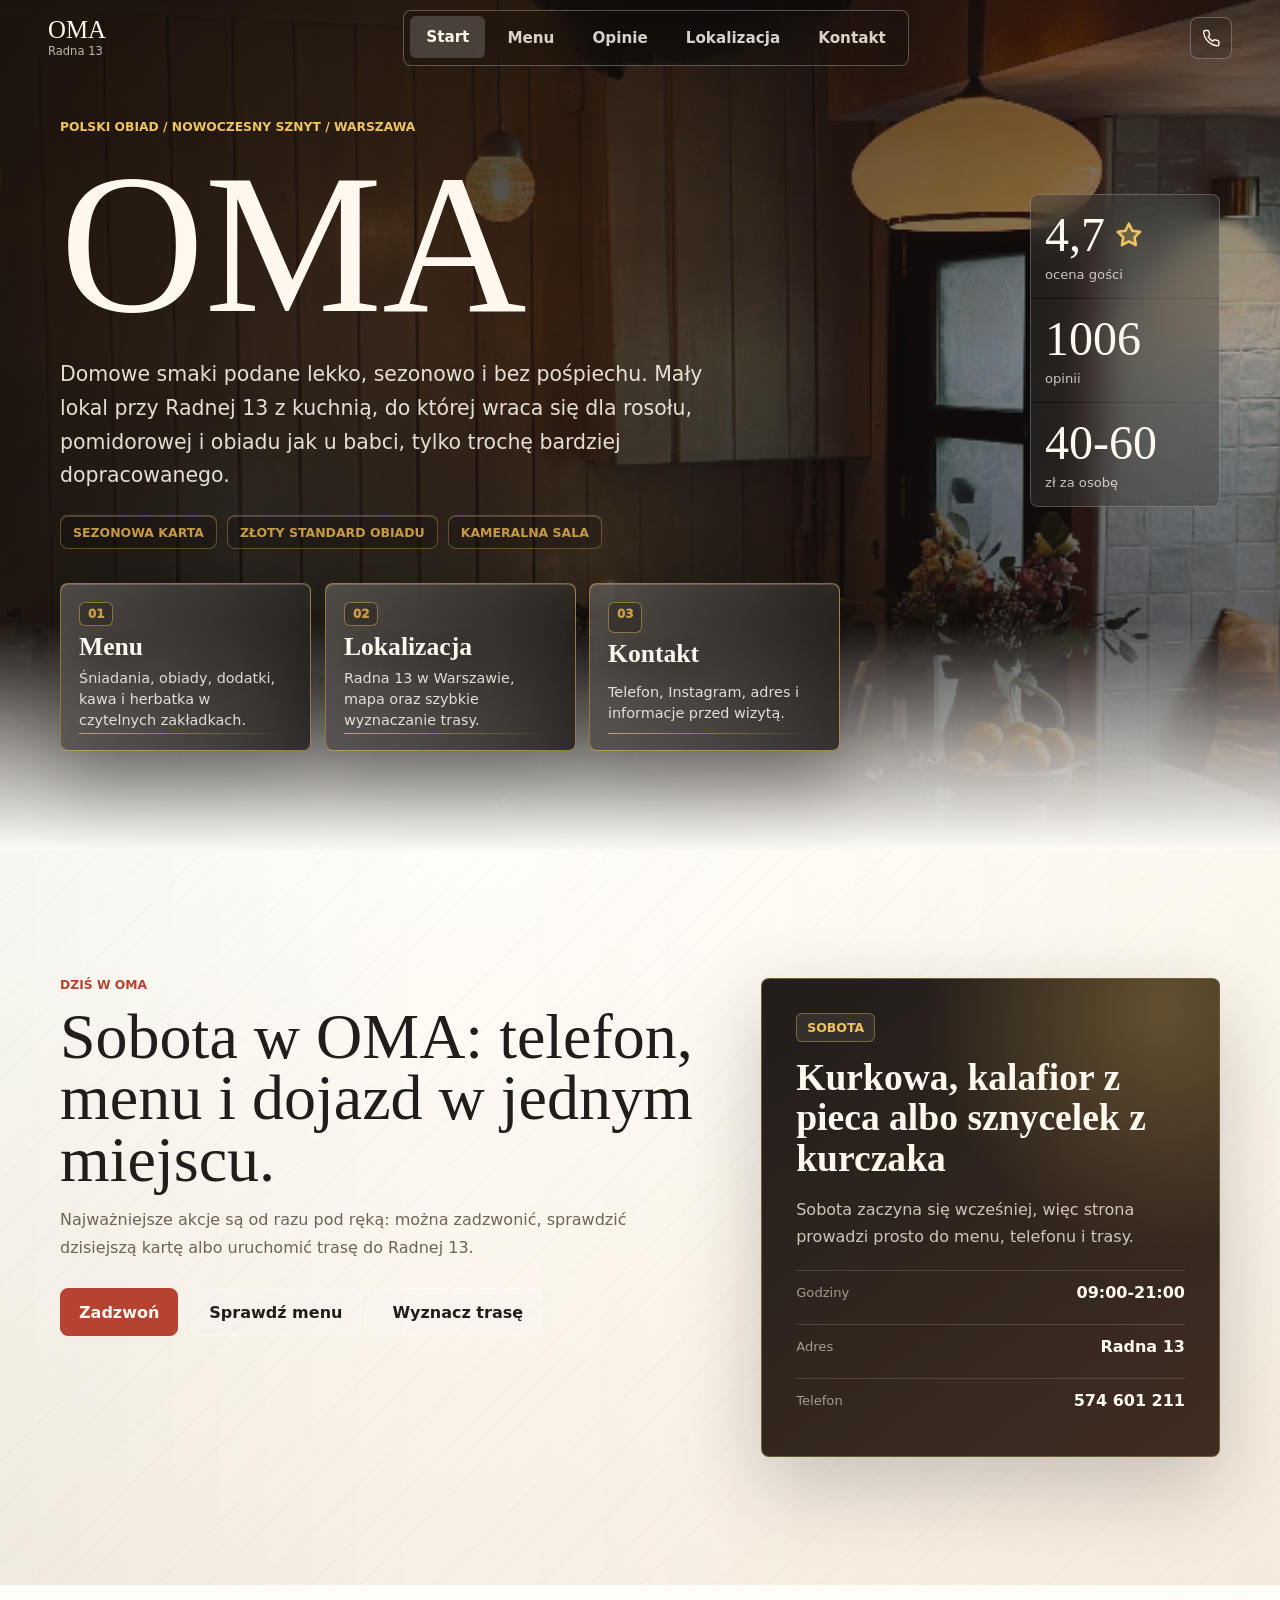
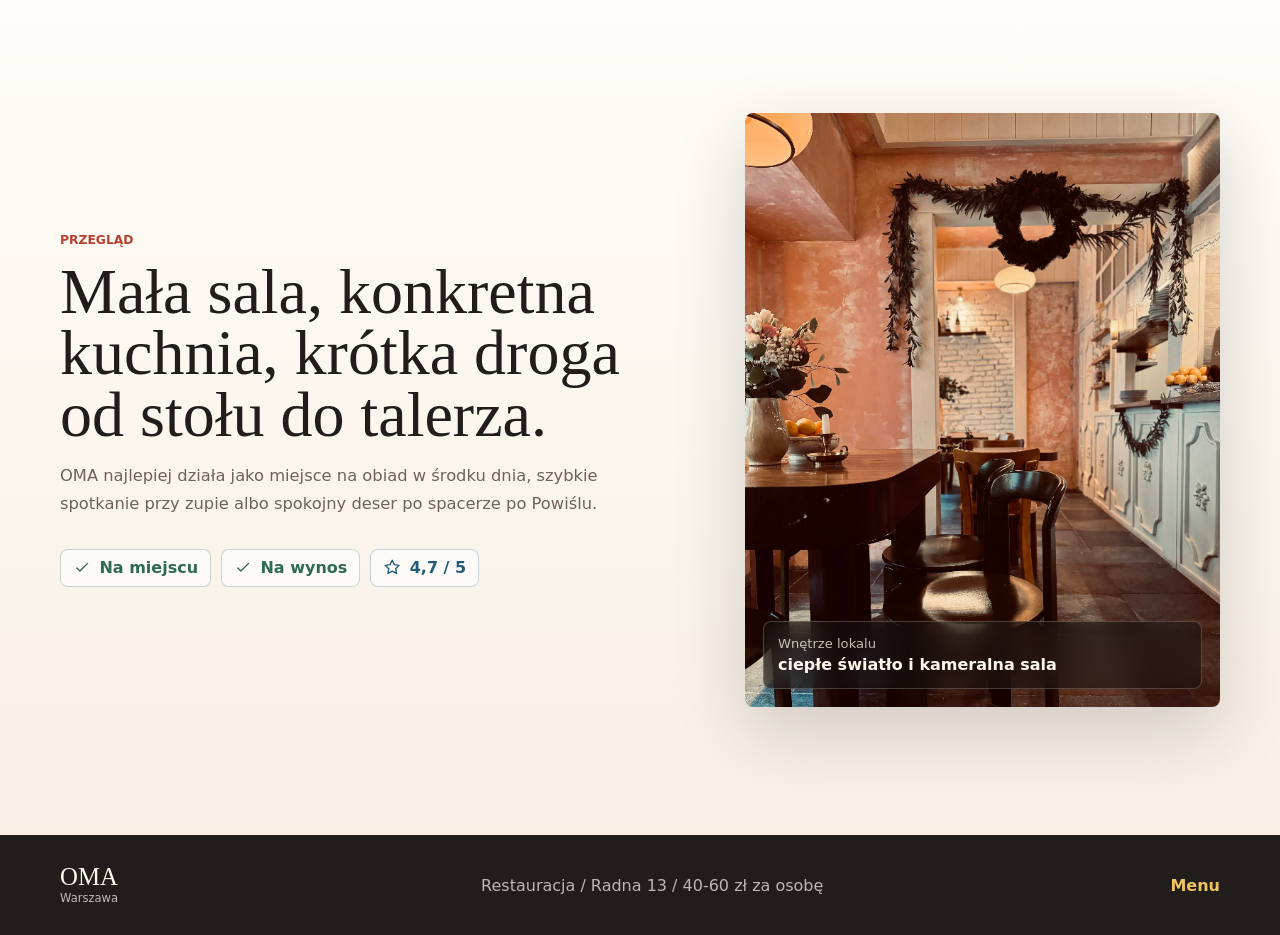
==== commit adccc29b: "Add files via upload" ====
--- a/index.html
+++ b/index.html
@@ -6,7 +6,7 @@
     <title>OMA | Restauracja przy Radnej 13</title>
     <meta name="description" content="Strona startowa restauracji OMA w Warszawie: szybkie przejście do menu, lokalizacji i kontaktu." />
     <link rel="preload" href="./assets/interior-3.png" as="image" />
-    <link rel="stylesheet" href="./styles.css?v=20260710-premium-upgrade" />
+    <link rel="stylesheet" href="./styles.css?v=20260710-nav-instagram" />
   </head>
   <body class="home-page">
 <svg class="icon-sprite" aria-hidden="true" focusable="false">
@@ -227,6 +227,6 @@
       </div>
     </footer>
 
-    <script src="./script.js?v=20260710-premium-upgrade"></script>
+    <script src="./script.js?v=20260710-nav-instagram"></script>
   </body>
 </html>
--- a/styles.css
+++ b/styles.css
@@ -176,9 +176,9 @@
   justify-self: center;
   display: flex;
   align-items: center;
-  gap: 4px;
-  padding: 5px;
-  border: 1px solid rgba(255, 255, 255, 0.22);
+  gap: 6px;
+  padding: 6px;
+  border: 1px solid rgba(255, 255, 255, 0.28);
   background: rgba(20, 17, 15, 0.18);
   border-radius: var(--radius);
   backdrop-filter: blur(18px);
@@ -193,11 +193,12 @@
 .main-nav a {
   position: relative;
   display: inline-flex;
-  min-height: 38px;
-  align-items: center;
-  padding: 0 14px;
-  border-radius: 6px;
-  font-size: 0.9rem;
+  min-height: 42px;
+  align-items: center;
+  padding: 0 16px;
+  border-radius: 6px;
+  font-size: 0.95rem;
+  font-weight: 760;
   color: currentColor;
   opacity: 0.84;
   transition:
@@ -1748,8 +1749,8 @@
     display: flex;
     justify-self: stretch;
     width: 100%;
-    gap: 4px;
-    padding: 5px;
+    gap: 6px;
+    padding: 6px;
     overflow-x: auto;
     color: var(--ink);
     background: rgba(255, 255, 255, 0.72);
@@ -1766,7 +1767,7 @@
 
   .main-nav a {
     flex: 0 0 auto;
-    min-height: 38px;
+    min-height: 42px;
     justify-content: center;
     color: var(--ink);
     background: rgba(255, 255, 255, 0.62);
@@ -1802,8 +1803,8 @@
   }
 
   .main-nav a {
-    padding-inline: 12px;
-    font-size: 0.86rem;
+    padding-inline: 14px;
+    font-size: 0.92rem;
   }
 }
 body.menu-page .menu-section {
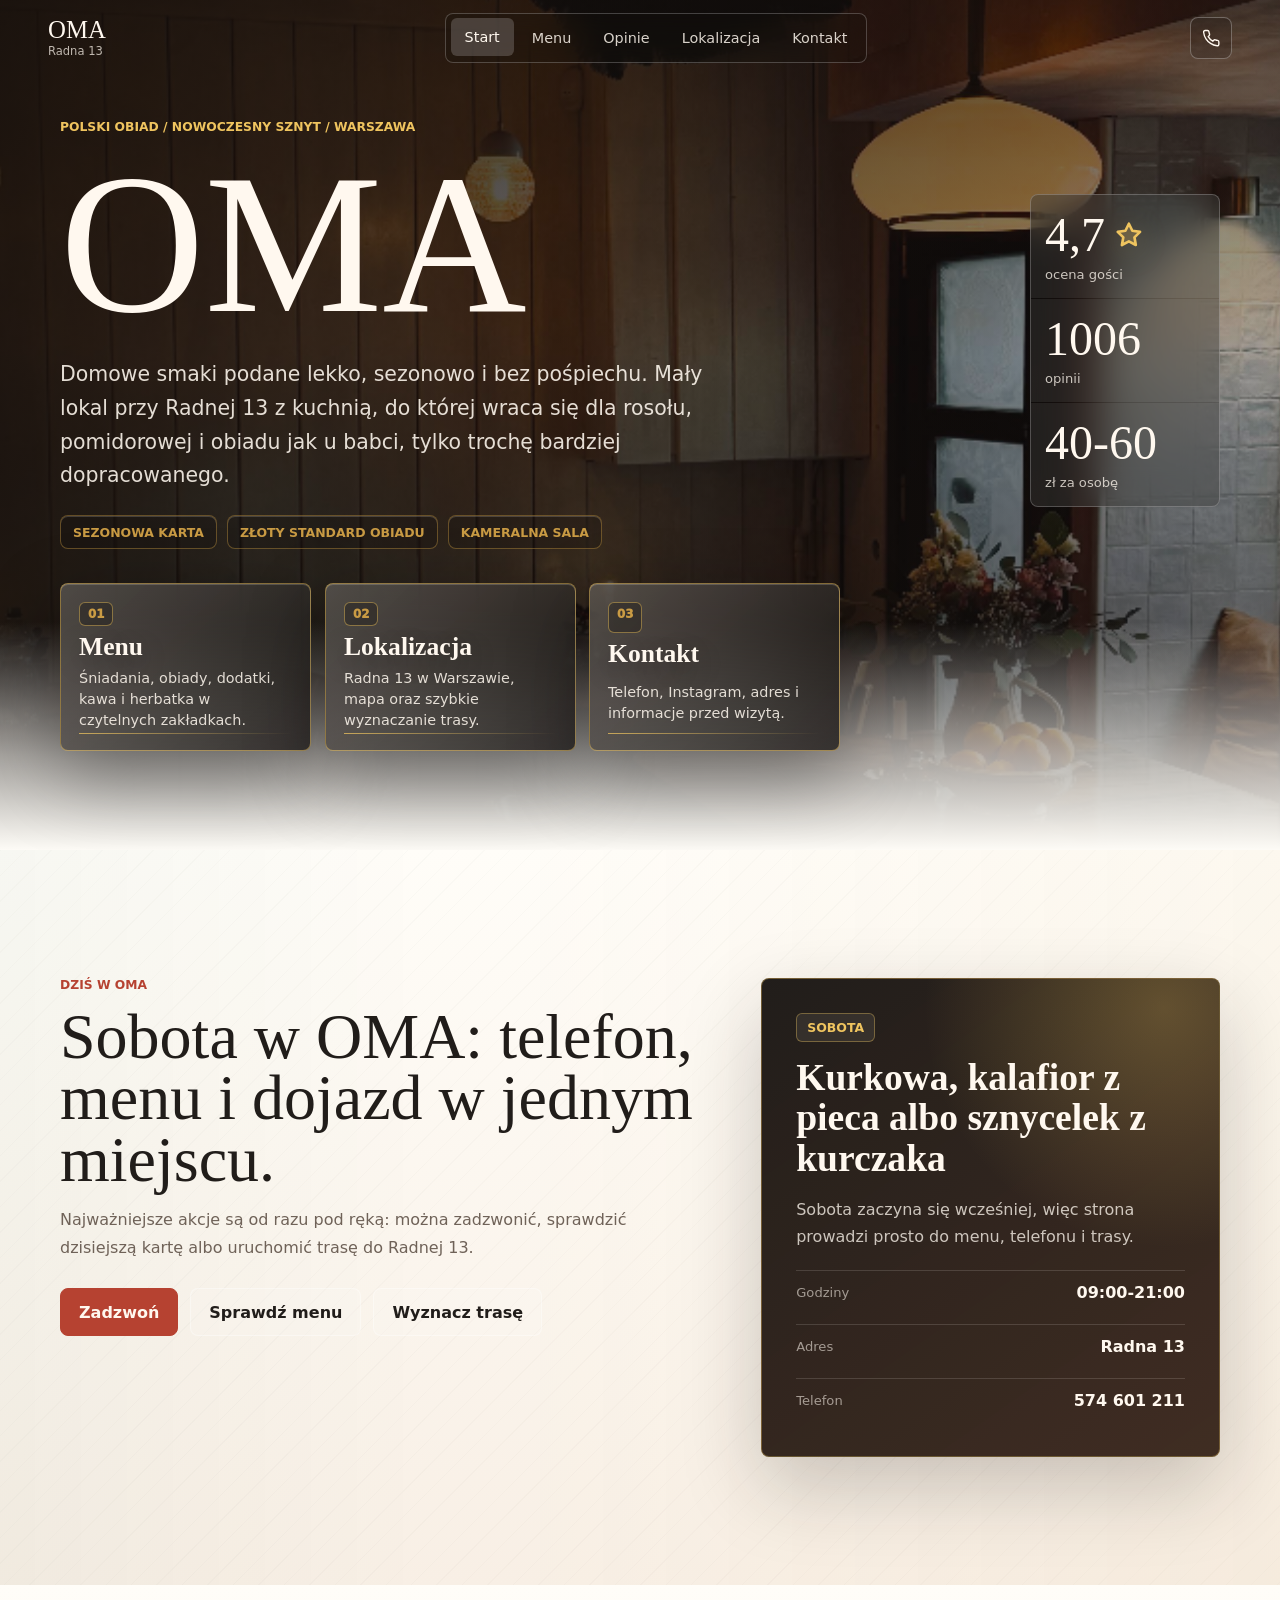
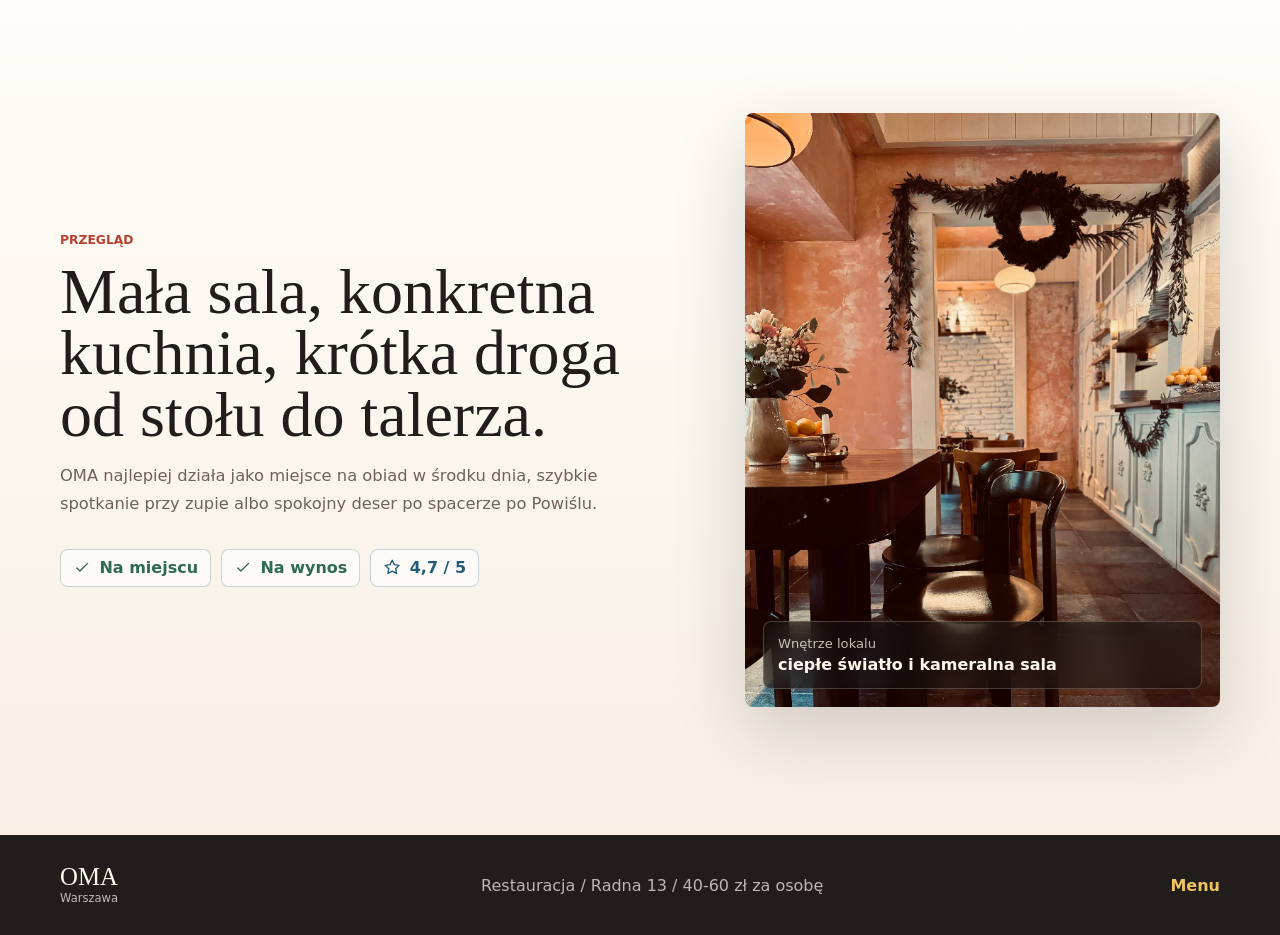
==== commit b5197c08: "Add files via upload" ====
--- a/index.html
+++ b/index.html
@@ -6,7 +6,7 @@
     <title>OMA | Restauracja przy Radnej 13</title>
     <meta name="description" content="Strona startowa restauracji OMA w Warszawie: szybkie przejście do menu, lokalizacji i kontaktu." />
     <link rel="preload" href="./assets/interior-3.png" as="image" />
-    <link rel="stylesheet" href="./styles.css?v=20260710-nav-instagram" />
+    <link rel="stylesheet" href="./styles.css?v=20260710-nav-small" />
   </head>
   <body class="home-page">
 <svg class="icon-sprite" aria-hidden="true" focusable="false">
@@ -227,6 +227,6 @@
       </div>
     </footer>
 
-    <script src="./script.js?v=20260710-nav-instagram"></script>
+    <script src="./script.js?v=20260710-nav-small"></script>
   </body>
 </html>
--- a/styles.css
+++ b/styles.css
@@ -176,9 +176,9 @@
   justify-self: center;
   display: flex;
   align-items: center;
-  gap: 6px;
-  padding: 6px;
-  border: 1px solid rgba(255, 255, 255, 0.28);
+  gap: 4px;
+  padding: 5px;
+  border: 1px solid rgba(255, 255, 255, 0.22);
   background: rgba(20, 17, 15, 0.18);
   border-radius: var(--radius);
   backdrop-filter: blur(18px);
@@ -193,12 +193,11 @@
 .main-nav a {
   position: relative;
   display: inline-flex;
-  min-height: 42px;
+  min-height: 38px;
   align-items: center;
-  padding: 0 16px;
+  padding: 0 14px;
   border-radius: 6px;
-  font-size: 0.95rem;
-  font-weight: 760;
+  font-size: 0.9rem;
   color: currentColor;
   opacity: 0.84;
   transition:
@@ -1749,8 +1748,8 @@
     display: flex;
     justify-self: stretch;
     width: 100%;
-    gap: 6px;
-    padding: 6px;
+    gap: 4px;
+    padding: 5px;
     overflow-x: auto;
     color: var(--ink);
     background: rgba(255, 255, 255, 0.72);
@@ -1767,7 +1766,7 @@
 
   .main-nav a {
     flex: 0 0 auto;
-    min-height: 42px;
+    min-height: 38px;
     justify-content: center;
     color: var(--ink);
     background: rgba(255, 255, 255, 0.62);
@@ -1803,8 +1802,8 @@
   }
 
   .main-nav a {
-    padding-inline: 14px;
-    font-size: 0.92rem;
+    padding-inline: 12px;
+    font-size: 0.86rem;
   }
 }
 body.menu-page .menu-section {
